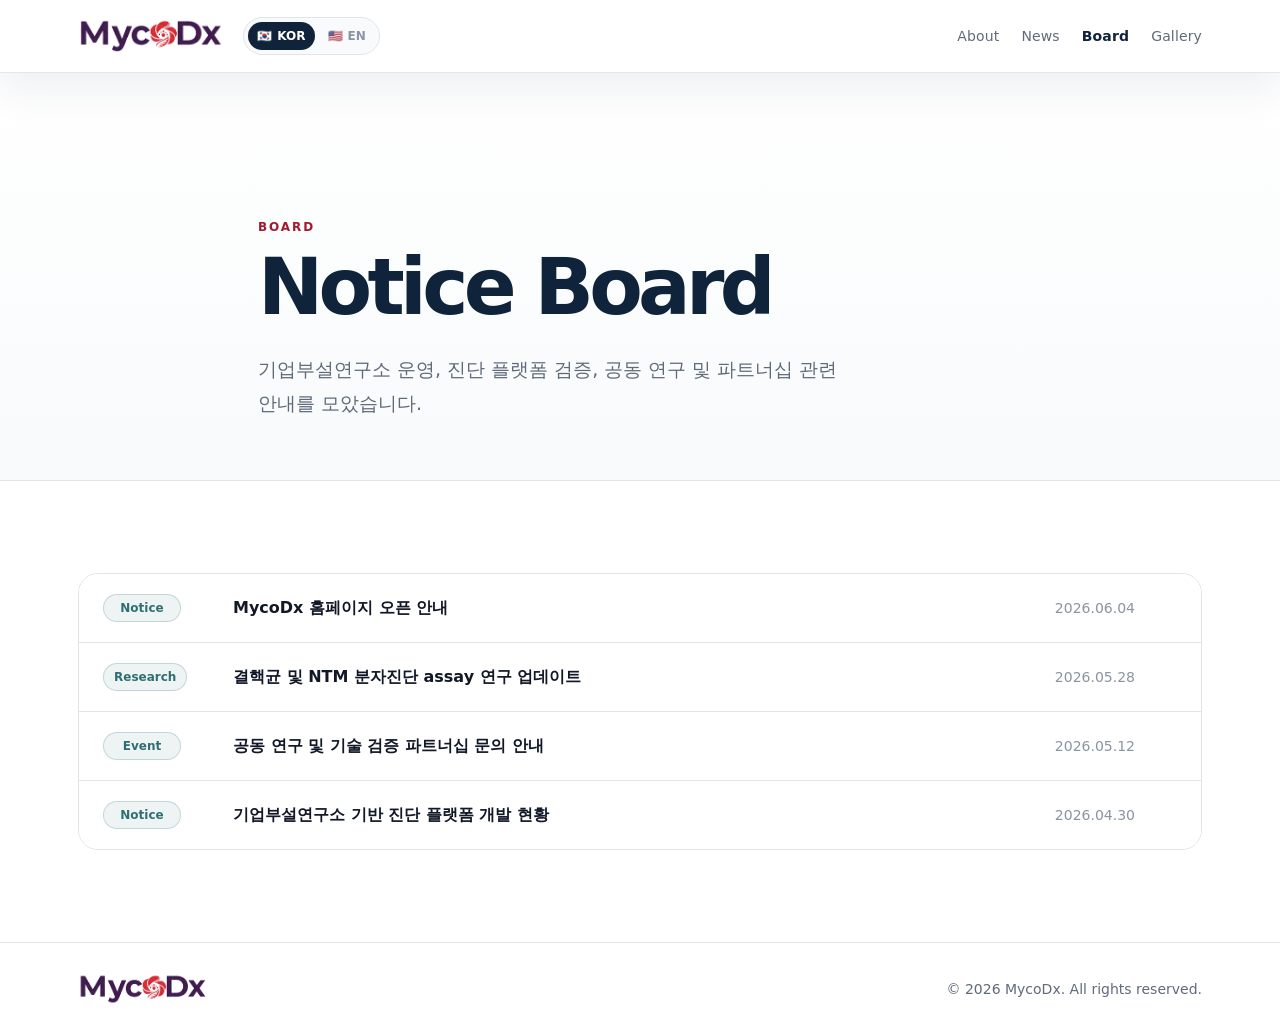
==== board.html @ 63b4185b "Add Korean English language switcher" ====
<!doctype html>
<html lang="ko">
  <head>
    <meta charset="utf-8" />
    <meta name="viewport" content="width=device-width,initial-scale=1" />
    <title>MycoDx | Tuberculosis &amp; NTM Diagnostics</title>
    <meta name="description" content="MycoDx tuberculosis and NTM molecular diagnostics platform" />
    <link rel="stylesheet" href="./css/style.css" />
  </head>
  <body class="subPage">
    <a class="skip" href="#main" data-i18n="skip">본문으로 바로가기</a>
    <header class="siteHeader" id="top">
      <div class="wrap headerInner">
        <div class="brandGroup">
          <a class="brand" href="./index.html" aria-label="MycoDx Home">
            <img src="./assets/images/logo-horizontal.png" alt="MycoDx" />
          </a>
          <div class="languageSwitch" aria-label="Language selector">
            <button type="button" data-lang-switch="ko" aria-pressed="true"><span aria-hidden="true">🇰🇷</span>KOR</button>
            <button type="button" data-lang-switch="en" aria-pressed="false"><span aria-hidden="true">🇺🇸</span>EN</button>
          </div>
        </div>
        <nav class="desktopNav" aria-label="Main navigation">
          <a href="./index.html" data-i18n="navAbout">About</a>
          <a href="./news.html" data-i18n="navNews">News</a>
          <a href="./board.html" class="active" data-i18n="navBoard">Board</a>
          <a href="./gallery.html" data-i18n="navGallery">Gallery</a>
        </nav>
        <button class="menuBtn" type="button" aria-label="모바일 메뉴 열기" data-i18n-aria="menuOpen" aria-expanded="false">
          <span></span><span></span><span></span>
        </button>
      </div>
      <div class="mobileNav" hidden>
        <a href="./index.html" data-i18n="navAbout">About</a>
        <a href="./news.html" data-i18n="navNews">News</a>
        <a href="./board.html" data-i18n="navBoard">Board</a>
        <a href="./gallery.html" data-i18n="navGallery">Gallery</a>
      </div>
    </header>
    <main id="main">
      <section class="subHero sectionTop">
        <div class="wrap subHeroInner reveal">
          <p class="eyebrow">BOARD</p>
          <h1>Notice Board</h1>
          <p class="lead" data-i18n="boardLead">기업부설연구소 운영, 진단 플랫폼 검증, 공동 연구 및 파트너십 관련 안내를 모았습니다.</p>
        </div>
      </section>
      <section class="section">
        <div class="wrap boardPage" id="boardContent"></div>
      </section>
    </main>
    <footer class="footer">
      <div class="wrap footerInner">
        <img src="./assets/images/logo-horizontal.png" alt="MycoDx" />
        <p>© <span id="year"></span> MycoDx. All rights reserved.</p>
      </div>
    </footer>
    <script src="./js/i18n.js"></script>
    <script src="./js/content-loader.js"></script>
    <script>
      const menuBtn = document.querySelector('.menuBtn');
      const mobileNav = document.querySelector('.mobileNav');
      menuBtn?.addEventListener('click', () => {
        const opened = menuBtn.getAttribute('aria-expanded') === 'true';
        menuBtn.setAttribute('aria-expanded', String(!opened));
        mobileNav.hidden = opened;
      });
      mobileNav?.querySelectorAll('a').forEach((link) => {
        link.addEventListener('click', () => {
          mobileNav.hidden = true;
          menuBtn?.setAttribute('aria-expanded', 'false');
        });
      });
      document.getElementById('year').textContent = new Date().getFullYear();
      document.querySelectorAll('.reveal').forEach((el) => el.classList.add('isVisible'));
    </script>

    <div class="lightbox" id="boardLightbox" hidden>
      <button class="lightboxClose" type="button" aria-label="닫기" data-i18n-aria="close">×</button>
      <div class="lightboxInner boardLightboxInner">
        <div class="boardModalMeta">
          <span class="badge" data-board-label>Notice</span>
          <time data-board-date></time>
        </div>
        <h3 data-board-title></h3>
        <div class="boardModalImage" data-board-image hidden></div>
        <div class="boardModalBody" data-board-body></div>
      </div>
    </div>
    <script>
      const boardLightbox = document.getElementById('boardLightbox');
      const closeBoardLightbox = () => {
        boardLightbox.hidden = true;
        document.body.classList.remove('lock');
      };
      boardLightbox?.querySelector('.lightboxClose')?.addEventListener('click', closeBoardLightbox);
      boardLightbox?.addEventListener('click', (event) => {
        if (event.target === boardLightbox) closeBoardLightbox();
      });
    </script>

  </body>
</html>
---- css/style.css ----
:root {
  --ink: #111827;
  --sub: #5f6b7a;
  --muted: #8a95a3;
  --bg: #ffffff;
  --soft: #f5f7f9;
  --soft2: #eef2f5;
  --line: #dfe5ea;
  --navy: #18324f;
  --navy2: #0f243b;
  --accent: #2f6f73;
  --red: #a11a2f;
  --radius: 14px;
  --frame: 1180px;
  --pad: 28px;
  --primary: var(--navy2);
  --ease-out: cubic-bezier(.16, 1, .3, 1);
  --ease-soft: cubic-bezier(.22, .61, .36, 1);
  --font: ui-sans-serif, system-ui, -apple-system, BlinkMacSystemFont, "Segoe UI", Roboto, "Noto Sans KR", "Apple SD Gothic Neo", "Malgun Gothic", Arial, sans-serif;
}

* { box-sizing: border-box; }
html {
  scroll-behavior: smooth;
  scroll-padding-top: 92px;
}
body {
  margin: 0;
  font-family: var(--font);
  color: var(--ink);
  background: var(--bg);
  text-rendering: optimizeLegibility;
}
body.lock { overflow: hidden; }
section {
  scroll-margin-top: 92px;
}
a { color: inherit; text-decoration: none; }
button, input, textarea { font: inherit; }
button { color: inherit; }

.wrap { width: min(var(--frame), 100%); margin: 0 auto; padding: 0 var(--pad); }
.skip { position: absolute; left: -999px; top: 12px; background: #fff; border: 1px solid var(--line); padding: 10px 12px; border-radius: 8px; z-index: 9999; }
.skip:focus { left: 12px; }

.siteHeader {
  position: fixed;
  top: 0;
  left: 0;
  right: 0;
  z-index: 100;
  background: rgba(255,255,255,.96);
  backdrop-filter: blur(18px);
  border-bottom: 1px solid rgba(223,229,234,.9);
  box-shadow: 0 16px 40px rgba(24,50,79,.08);
  transition: box-shadow .35s var(--ease-out), background .35s var(--ease-out);
}
.headerInner { height: 72px; display: flex; align-items: center; justify-content: space-between; gap: 24px; }
.brandGroup { display: flex; align-items: center; gap: 18px; min-width: 0; }
.brand img { height: 36px; width: auto; display: block; transition: transform .45s var(--ease-out), opacity .45s var(--ease-out); }
.brand:hover img { transform: translateY(-1px) scale(1.015); }
.languageSwitch { display: inline-flex; align-items: center; gap: 4px; padding: 4px; border: 1px solid var(--line); border-radius: 999px; background: rgba(248,250,251,.86); }
.languageSwitch button { display: inline-flex; align-items: center; gap: 5px; min-height: 28px; padding: 0 9px; border: 0; border-radius: 999px; background: transparent; color: var(--muted); font-size: 12px; font-weight: 850; cursor: pointer; }
.languageSwitch button.active { background: var(--navy2); color: #fff; }
main { padding-top: 72px; }
.desktopNav { display: flex; align-items: center; gap: 22px; font-size: 14px; color: var(--sub); letter-spacing: .01em; }
.desktopNav a { position: relative; padding: 26px 0; }
.desktopNav a::after { content: ""; position: absolute; left: 0; right: 0; bottom: 18px; height: 2px; background: var(--red); transform: scaleX(0); transform-origin: left; transition: transform .35s var(--ease-out); }
.desktopNav a:hover { color: var(--ink); transition: color .25s ease; }
.desktopNav a:hover::after { transform: scaleX(1); }
.menuBtn { display: none; width: 42px; height: 42px; border: 1px solid var(--line); border-radius: 10px; background: #fff; place-items: center; gap: 4px; cursor: pointer; transition: transform .3s var(--ease-out), border-color .3s var(--ease-out); }
.menuBtn:hover { transform: translateY(-1px); border-color: rgba(24,50,79,.28); }
.menuBtn span { display: block; width: 18px; height: 2px; background: var(--navy); border-radius: 99px; transition: transform .32s var(--ease-out), opacity .22s ease; }
.menuBtn[aria-expanded="true"] span:nth-child(1) { transform: translateY(6px) rotate(45deg); }
.menuBtn[aria-expanded="true"] span:nth-child(2) { opacity: 0; }
.menuBtn[aria-expanded="true"] span:nth-child(3) { transform: translateY(-6px) rotate(-45deg); }
.mobileNav { padding: 8px var(--pad) 16px; border-top: 1px solid var(--line); background: #fff; }
.mobileNav a { display: block; padding: 13px 0; border-bottom: 1px solid var(--line); color: var(--sub); }

.sectionTop { padding-top: 88px; }
.section { padding: 92px 0; }
.mutedSection { background: var(--soft); border-top: 1px solid var(--line); border-bottom: 1px solid var(--line); }
.eyebrow { margin: 0 0 14px; font-size: 12px; letter-spacing: .16em; color: var(--red); font-weight: 800; text-transform: uppercase; }
h1, h2, h3, p { margin-top: 0; }
h1 { margin-bottom: 0; font-size: clamp(42px, 5.6vw, 82px); line-height: 1.02; letter-spacing: -.04em; color: var(--navy2); word-break: keep-all; overflow-wrap: normal; }
h2 { margin-bottom: 0; font-size: clamp(34px, 4vw, 52px); line-height: 1.08; letter-spacing: -.045em; color: var(--navy2); }
h3 { margin-bottom: 0; font-size: 22px; line-height: 1.3; letter-spacing: -.025em; color: var(--navy2); }
.lead { margin: 26px 0 0; max-width: 620px; color: var(--sub); font-size: 19px; line-height: 1.8; }
.prose p, .sectionDesc { color: var(--sub); font-size: 16px; line-height: 1.85; }
.lead, .prose p, .sectionDesc, .researchCard p, .stepItem p, .linkCard p, .newsDigest p {
  word-break: keep-all;
  overflow-wrap: break-word;
}
.prose p + p { margin-top: 18px; }
.centeredProse {
  align-self: center;
  max-width: 760px;
}
.centeredProse p { margin-left: auto; margin-right: auto; }
.sectionHead { margin-bottom: 36px; max-width: 760px; }
.rowHead { display: flex; justify-content: space-between; align-items: end; gap: 40px; max-width: none; }
.rowHead .sectionDesc { max-width: 420px; margin: 0; }

.btn { display: inline-flex; align-items: center; justify-content: center; min-height: 44px; padding: 0 18px; border-radius: 999px; border: 1px solid var(--line); font-weight: 750; font-size: 14px; transition: transform .32s var(--ease-out), background .32s var(--ease-out), border-color .32s var(--ease-out), box-shadow .32s var(--ease-out); }
.btn:hover { transform: translateY(-2px); box-shadow: 0 12px 24px rgba(24,50,79,.10); }
.btn.primary { color: #fff; background: var(--navy2); border-color: var(--navy2); }
.btn.primary:hover { background: var(--navy); }
.btn.ghost { color: var(--navy2); background: #fff; }

.reveal { opacity: 0; transform: translateY(32px); transition: opacity 1.08s var(--ease-out), transform 1.08s var(--ease-out); will-change: opacity, transform; }
.reveal.isVisible { opacity: 1; transform: translateY(0); }
body.subPage .reveal {
  opacity: 1;
  transform: none;
  transition-property: none;
}
.delay1 { transition-delay: 100ms; }
.delay2 { transition-delay: 180ms; }

.hero { position: relative; min-height: calc(100vh - 72px); display: flex; align-items: center; overflow: hidden; background: linear-gradient(180deg, #fff 0%, #fafbfc 100%); }
.heroBg { position: absolute; inset: 0; pointer-events: none; background: radial-gradient(circle at 74% 28%, rgba(47,111,115,.14), transparent 30%), radial-gradient(circle at 18% 20%, rgba(161,26,47,.08), transparent 24%); animation: ambientDrift 14s ease-in-out infinite alternate; }
.heroBg::before { content: ""; position: absolute; inset: 0; background-image: linear-gradient(rgba(24,50,79,.05) 1px, transparent 1px), linear-gradient(90deg, rgba(24,50,79,.05) 1px, transparent 1px); background-size: 44px 44px; mask-image: linear-gradient(to bottom, rgba(0,0,0,.55), transparent 76%); }
@keyframes ambientDrift { from { transform: scale(1) translate3d(0, 0, 0); } to { transform: scale(1.035) translate3d(-10px, 8px, 0); } }
.heroGrid { position: relative; display: grid; grid-template-columns: minmax(0, 1.02fr) minmax(360px, .86fr); align-items: center; gap: 70px; }
.heroActions { display: flex; flex-wrap: wrap; gap: 12px; margin-top: 34px; }
.labVisual { --scan-distance: 210px; position: relative; display: grid; grid-template-rows: 54px 1fr; height: clamp(440px, 42vw, 540px); min-height: 0; border: 1px solid var(--line); border-radius: 28px; overflow: hidden; background: linear-gradient(135deg, #f8fafc, #edf2f6); box-shadow: 0 24px 70px rgba(24, 50, 79, .10); }
.labVisual::before { content: ""; position: absolute; inset: 72px 0 auto auto; width: 72%; height: 1px; background: var(--line); }
.visualTop { height: 54px; padding: 18px 20px; display: flex; gap: 8px; border-bottom: 1px solid var(--line); background: rgba(255,255,255,.55); }
.visualTop span { width: 10px; height: 10px; border-radius: 50%; background: #c8d1d9; }
.labVisualBody {
  position: relative;
  min-height: 0;
  display: grid;
  grid-template-rows: minmax(0, 1fr) auto;
}
.labVisualImage {
  position: relative;
  min-height: 0;
  overflow: hidden;
  background-color: #f3f7fa;
  background-image: url("../assets/images/hero-diagnostic-plates.png");
  background-size: contain;
  background-position: center;
  background-repeat: no-repeat;
}
.labVisualImage::after {
  content: "";
  position: absolute;
  left: 28px;
  right: 28px;
  top: 42px;
  height: 2px;
  background: linear-gradient(90deg, transparent, rgba(161,26,47,.74), transparent);
  animation: scan 4.8s var(--ease-soft) infinite;
  z-index: 1;
}
.scanLine { display: none; }
@keyframes scan { 0%,100% { transform: translateY(0); opacity: .30; } 50% { transform: translateY(var(--scan-distance)); opacity: .86; } }
.visualInfoLayer {
  position: relative;
  z-index: 3;
  padding: 22px 28px 28px;
  background: linear-gradient(180deg, rgba(248,250,251,.98), #f8fafc);
}
.visualInfo { display: flex; align-items: center; gap: 14px; padding: 18px; border: 1px solid rgba(223,229,234,.9); border-radius: 18px; background: rgba(255,255,255,.92); backdrop-filter: blur(10px); }
.visualInfo img { width: 46px; height: 46px; object-fit: contain; }
.visualInfo strong { display: block; font-size: 15px; color: var(--navy2); }
.visualInfo p { margin: 3px 0 0; color: var(--sub); font-size: 13px; }

.split { display: grid; grid-template-columns: .8fr 1.2fr; gap: 72px; align-items: start; }
.camelliaVisual {
  position: relative;
  width: min(300px, 100%);
  aspect-ratio: 1;
  margin: 34px 0 0;
  display: grid;
  place-items: center;
  overflow: hidden;
  border: 1px solid var(--line);
  border-radius: 24px;
  background:
    radial-gradient(circle at 50% 46%, rgba(255,255,255,.9) 0 25%, transparent 26%),
    radial-gradient(circle at 26% 22%, rgba(161,26,47,.10), transparent 34%),
    radial-gradient(circle at 78% 74%, rgba(47,111,115,.12), transparent 34%),
    linear-gradient(135deg, #fff, #f6f8fa);
  box-shadow: 0 22px 54px rgba(24,50,79,.09);
}
.camelliaVisual::before {
  content: "";
  position: absolute;
  inset: 24px;
  border: 1px solid rgba(24,50,79,.08);
  border-radius: 999px;
}
.camelliaVisual::after {
  content: "";
  position: absolute;
  inset: 0;
  background-image:
    linear-gradient(rgba(24,50,79,.045) 1px, transparent 1px),
    linear-gradient(90deg, rgba(24,50,79,.045) 1px, transparent 1px);
  background-size: 28px 28px;
  mask-image: radial-gradient(circle at center, rgba(0,0,0,.5), transparent 72%);
}
.camelliaVisual img {
  position: relative;
  z-index: 1;
  width: clamp(150px, 58%, 188px);
  height: auto;
  filter: drop-shadow(0 18px 24px rgba(24,50,79,.14));
}
.researchGrid { display: grid; grid-template-columns: repeat(3, minmax(0, 1fr)); border: 1px solid var(--line); background: #fff; }
.researchCard { min-height: 260px; padding: 28px; border-right: 1px solid var(--line); display: flex; flex-direction: column; justify-content: space-between; transition: background .35s var(--ease-out), transform .35s var(--ease-out), box-shadow .35s var(--ease-out); }
.researchCard:last-child { border-right: 0; }
.researchCard:hover { background: #fbfcfd; transform: translateY(-6px); box-shadow: 0 18px 40px rgba(24,50,79,.08); }
.num { color: var(--accent); font-weight: 850; font-size: 13px; }
.researchCard p { margin: 18px 0 0; color: var(--sub); line-height: 1.75; }

.platformGrid { display: grid; grid-template-columns: .78fr 1.22fr; gap: 78px; align-items: start; }
.stickyHead { position: static; }
.stickyHead .sectionDesc { margin-top: 20px; }
.steps { position: relative; display: grid; gap: 18px; }
.steps::before {
  content: "";
  position: absolute;
  left: 32px;
  top: 28px;
  bottom: 28px;
  width: 1px;
  background: linear-gradient(var(--red), rgba(47,111,115,.5), transparent);
}
.stepItem {
  position: relative;
  display: grid;
  grid-template-columns: 64px 1fr;
  gap: 22px;
  min-height: 132px;
  padding: 24px 26px;
  border: 1px solid var(--line);
  border-radius: 18px;
  background:
    linear-gradient(135deg, rgba(255,255,255,.96), rgba(248,250,251,.9)),
    radial-gradient(circle at 92% 20%, rgba(47,111,115,.08), transparent 30%);
  box-shadow: 0 16px 34px rgba(24,50,79,.06);
  transition: transform .35s var(--ease-out), border-color .35s var(--ease-out), box-shadow .35s var(--ease-out);
}
.stepItem:hover {
  transform: translateY(-4px);
  border-color: rgba(47,111,115,.28);
  box-shadow: 0 22px 48px rgba(24,50,79,.10);
}
.stepItem > span {
  position: relative;
  z-index: 1;
  display: grid;
  place-items: center;
  width: 48px;
  height: 48px;
  border-radius: 999px;
  color: #fff;
  background: var(--navy2);
  box-shadow: 0 0 0 8px #fff, 0 12px 24px rgba(24,50,79,.16);
  font-weight: 850;
}
.stepItem:nth-child(2) > span { background: var(--accent); }
.stepItem:nth-child(3) > span { background: var(--red); }
.stepItem:nth-child(4) > span { background: #6b7785; }
.stepItem h3 { font-size: clamp(22px, 2.2vw, 32px); letter-spacing: -.035em; }
.stepItem p { margin: 12px 0 0; color: var(--sub); font-size: 17px; line-height: 1.72; }

.partnershipSection {
  background: #e9edf1;
}
.partnershipHead {
  margin: 0 auto 48px;
  text-align: center;
}
.partnershipHead h2 {
  color: #0b1224;
  font-size: clamp(46px, 5.8vw, 76px);
  line-height: 1;
  letter-spacing: 0;
}
.partnershipHead p {
  margin: 26px 0 0;
  color: #3f4b63;
  font-size: clamp(20px, 2vw, 29px);
  line-height: 1.5;
}
.partnerCards {
  display: grid;
  grid-template-columns: repeat(3, minmax(0, 1fr));
  gap: 28px;
}
.partnerCard,
.partnerInquiry {
  border-radius: 24px;
  background: #fff;
  box-shadow: 0 22px 50px rgba(15,36,59,.08);
}
.partnerCard {
  min-height: 238px;
  padding: 46px 30px 40px;
  display: grid;
  justify-items: center;
  align-content: center;
  text-align: center;
}
.partnerIcon {
  display: grid;
  place-items: center;
  width: 86px;
  height: 86px;
  margin-bottom: 28px;
  border-radius: 999px;
  background: #071020;
  color: #fff;
}
.partnerIcon svg {
  width: 34px;
  height: 34px;
  fill: none;
  stroke: currentColor;
  stroke-width: 2;
  stroke-linecap: round;
  stroke-linejoin: round;
}
.partnerCard h3 {
  color: #050b18;
  font-size: clamp(28px, 2.8vw, 38px);
  letter-spacing: 0;
}
.partnerCard p {
  margin: 18px 0 0;
  color: #4a566c;
  font-size: clamp(18px, 1.8vw, 25px);
  line-height: 1.55;
  word-break: keep-all;
}
.partnerInquiry {
  margin-top: 38px;
  padding: 52px 28px 58px;
  text-align: center;
}
.partnerInquiry h3 {
  color: #0b1224;
  font-size: clamp(38px, 4.5vw, 54px);
  line-height: 1.08;
  letter-spacing: 0;
}
.partnerInquiry p {
  max-width: 890px;
  margin: 24px auto 0;
  color: #3f4b63;
  font-size: clamp(18px, 2vw, 27px);
  line-height: 1.75;
  word-break: keep-all;
}
.partnerInquiry .btn {
  margin-top: 22px;
  min-width: 170px;
  min-height: 56px;
  border-radius: 14px;
  font-size: 20px;
}

.newsGrid { display: grid; grid-template-columns: .7fr 1.3fr; gap: 76px; }
.newsPanel { display: grid; gap: 18px; }
.featuredNews { display: grid; grid-template-columns: 230px 1fr; gap: 24px; align-items: stretch; padding: 18px; border: 1px solid var(--line); border-radius: 20px; background: #fff; transition: transform .35s var(--ease-out), border-color .35s var(--ease-out), box-shadow .35s var(--ease-out); }
.featuredNews:hover { transform: translateY(-4px); border-color: rgba(161,26,47,.28); box-shadow: 0 18px 40px rgba(24,50,79,.08); }
.featuredNews h3 { margin-top: 8px; }
.featuredNews p { margin: 12px 0 0; color: var(--sub); line-height: 1.65; }
.featuredNews time { color: var(--muted); font-size: 14px; font-weight: 700; }
.thumb { position: relative; min-height: 0; aspect-ratio: 4 / 3; overflow: hidden; border-radius: 15px; background: #f3f6f8; border: 1px solid var(--line); }
.researchThumb { position: relative; overflow: hidden; }
.researchThumb::before { content: ""; position: absolute; inset: 28px; border-radius: 50%; border: 12px solid rgba(255,255,255,.9); background: radial-gradient(circle at 45% 45%, rgba(161,26,47,.35) 0 5px, transparent 6px), radial-gradient(circle at 62% 56%, rgba(47,111,115,.28) 0 4px, transparent 5px), #f6f7f9; box-shadow: 0 18px 40px rgba(24,50,79,.12); }
.newsList { border-top: 1px solid var(--line); background: #fff; border-left: 1px solid var(--line); border-right: 1px solid var(--line); }
.newsItem { display: grid; grid-template-columns: 120px 1fr; gap: 22px; padding: 22px; border-bottom: 1px solid var(--line); color: var(--navy2); }
.newsItem time { color: var(--muted); font-size: 14px; }
.newsItem span { font-weight: 700; }
.newsItem:hover span { color: var(--red); }

.boardWrap { border: 1px solid var(--line); border-radius: 20px; overflow: hidden; background: #fff; }
.boardToolbar { display: flex; flex-wrap: wrap; gap: 8px; padding: 18px; border-bottom: 1px solid var(--line); background: var(--soft); }
.chip { border: 1px solid var(--line); background: #fff; border-radius: 999px; padding: 9px 14px; font-weight: 800; font-size: 13px; color: var(--sub); cursor: pointer; transition: background .3s var(--ease-out), color .3s var(--ease-out), transform .3s var(--ease-out); }
.chip.active, .chip:hover { background: var(--navy2); color: #fff; }
.chip:hover { transform: translateY(-1px); }
.boardList { display: grid; }
.boardRow { display: grid; grid-template-columns: 110px 1fr 120px 22px; align-items: center; gap: 20px; padding: 20px 24px; border-bottom: 1px solid var(--line); transition: background .3s var(--ease-out), transform .3s var(--ease-out); }
button.boardRow { width: 100%; border-top: 0; border-right: 0; border-left: 0; background: #fff; text-align: left; cursor: pointer; }
.boardRow:last-child { border-bottom: 0; }
.boardRow:hover { background: #fbfcfd; transform: translateX(4px); }
.badge { display: inline-flex; justify-content: center; align-items: center; width: fit-content; min-width: 78px; min-height: 28px; padding: 0 10px; border: 1px solid rgba(47,111,115,.22); border-radius: 999px; color: var(--accent); background: rgba(47,111,115,.08); font-size: 12px; font-weight: 850; }
.boardRow time { color: var(--muted); font-size: 14px; text-align: right; }

.gallerySection { background: linear-gradient(180deg, #fff, #f8fafb); }
.galleryGrid { display: grid; grid-template-columns: repeat(4, 1fr); grid-auto-rows: clamp(200px, 20vw, 250px); gap: 18px; }
.galleryCard { position: relative; display: block; padding: 0; border: 1px solid var(--line); border-radius: 20px; overflow: hidden; background: #fff; cursor: pointer; text-align: left; transition: transform .42s var(--ease-out), box-shadow .42s var(--ease-out), border-color .42s var(--ease-out); }
.galleryCard:hover { transform: translateY(-7px); box-shadow: 0 20px 48px rgba(24,50,79,.12); border-color: rgba(47,111,115,.28); }
.galleryCard.large { grid-column: span 2; grid-row: span 2; }
.galleryMock { display: block; position: absolute; inset: 0; background: #eef2f5; transition: transform .7s var(--ease-out), filter .7s var(--ease-out); }
.galleryPhoto { position: absolute; inset: 0; width: 100%; height: 100%; object-fit: cover; transition: transform .7s var(--ease-out), filter .7s var(--ease-out); }
.galleryCard:hover .galleryMock { transform: scale(1.035); filter: saturate(1.05); }
.galleryCard:hover .galleryPhoto { transform: scale(1.035); filter: saturate(1.05); }
.galleryCard strong { position: absolute; left: 18px; right: 18px; bottom: 18px; padding: 12px 14px; border: 1px solid rgba(255,255,255,.45); border-radius: 13px; background: rgba(255,255,255,.72); backdrop-filter: blur(10px); color: var(--navy2); }
.plateImg { background: radial-gradient(circle at 50% 50%, #fff 0 28%, #eef3f7 29% 38%, transparent 39%), radial-gradient(circle at 44% 48%, rgba(161,26,47,.35) 0 7px, transparent 8px), radial-gradient(circle at 57% 56%, rgba(47,111,115,.3) 0 5px, transparent 6px), linear-gradient(135deg, #dfe7ee, #f9fbfc); }
.tubeImg { background: linear-gradient(115deg, transparent 0 32%, rgba(255,255,255,.75) 33% 42%, transparent 43%), linear-gradient(135deg, #e9eff4, #fff); }
.tubeImg::after { content: ""; position: absolute; inset: clamp(30px, 12%, 46px) clamp(46px, 18%, 76px); border-radius: 18px 18px 42px 42px; border: 10px solid rgba(24,50,79,.12); background: linear-gradient(to top, rgba(161,26,47,.18) 0 42%, transparent 43%); transform: rotate(-8deg); }
.screenImg { background: linear-gradient(135deg, #132c47, #294866); }
.screenImg::after { content: ""; position: absolute; inset: clamp(24px, 10%, 42px); border: 1px solid rgba(255,255,255,.25); border-radius: 12px; background: linear-gradient(90deg, rgba(255,255,255,.18) 20%, transparent 21% 100%), radial-gradient(circle at 68% 48%, rgba(161,26,47,.9) 0 5px, transparent 6px), radial-gradient(circle at 57% 62%, rgba(47,111,115,.9) 0 4px, transparent 5px); background-size: 32px 100%, auto, auto; }
.labImg { background: linear-gradient(135deg, #f4f7f9 0 34%, #e1e8ee 35% 100%); }
.labImg::after { content: ""; position: absolute; left: clamp(24px, 10%, 38px); right: clamp(24px, 10%, 38px); bottom: clamp(38px, 16%, 58px); height: clamp(54px, 24%, 72px); border-radius: 8px; background: rgba(24,50,79,.12); box-shadow: 0 -76px 0 rgba(255,255,255,.65); }
.meetingImg { background: radial-gradient(circle at 30% 42%, rgba(24,50,79,.22) 0 22px, transparent 23px), radial-gradient(circle at 64% 44%, rgba(47,111,115,.24) 0 24px, transparent 25px), radial-gradient(circle at 48% 62%, rgba(161,26,47,.18) 0 20px, transparent 21px), linear-gradient(135deg, #f3f6f8, #fff); }

.contactSection { background: var(--navy2); color: #fff; }
.contactSection h2 { color: #fff; }
.contactSection .sectionDesc { color: rgba(255,255,255,.72); max-width: 460px; margin-top: 18px; }
.contactGrid { display: grid; gap: 38px; align-items: start; }
.contactInfo { min-width: 0; max-width: 760px; }
.contactPanels {
  display: grid;
  grid-template-columns: .92fr 1.08fr;
  gap: 32px;
  align-items: stretch;
}
.mapCard {
  position: relative;
  min-height: 360px;
  margin-top: 0;
  overflow: hidden;
  border: 1px solid rgba(255,255,255,.14);
  border-radius: 20px;
  background:
    linear-gradient(rgba(255,255,255,.055) 1px, transparent 1px),
    linear-gradient(90deg, rgba(255,255,255,.055) 1px, transparent 1px),
    radial-gradient(circle at 28% 28%, rgba(161,26,47,.24), transparent 32%),
    radial-gradient(circle at 70% 70%, rgba(47,111,115,.22), transparent 34%),
    rgba(255,255,255,.06);
  background-size: 36px 36px, 36px 36px, auto, auto, auto;
}
.mapCard::before {
  content: "";
  position: absolute;
  left: 50%;
  top: 50%;
  width: 18px;
  height: 18px;
  border-radius: 999px;
  background: var(--red);
  box-shadow: 0 0 0 10px rgba(161,26,47,.16), 0 18px 34px rgba(0,0,0,.24);
  transform: translate(-50%, -50%);
  pointer-events: none;
  z-index: 1;
}
.mapCard::after {
  content: "";
  position: absolute;
  left: 50%;
  top: calc(50% + 18px);
  width: 2px;
  height: 42px;
  background: linear-gradient(rgba(161,26,47,.8), transparent);
  transform: translateX(-50%);
  pointer-events: none;
  z-index: 1;
}
.mapCard.isMapReady::before,
.mapCard.isMapReady::after,
.mapCard.isMapReady .mapFallback {
  display: none;
}
.mapFallback {
  position: absolute;
  left: 18px;
  right: 18px;
  bottom: 18px;
  z-index: 2;
  padding: 15px 16px;
  border: 1px solid rgba(255,255,255,.16);
  border-radius: 14px;
  background: rgba(15,36,59,.78);
  backdrop-filter: blur(10px);
}
.mapFallback strong { display: block; color: #fff; font-size: 15px; }
.mapFallback span { display: block; margin-top: 4px; color: rgba(255,255,255,.66); font-size: 13px; line-height: 1.5; }
.contactForm { display: grid; align-content: start; gap: 16px; min-height: 360px; padding: 28px; border: 1px solid rgba(255,255,255,.14); border-radius: 20px; background: rgba(255,255,255,.06); }
.contactForm label span { display: block; margin-bottom: 8px; color: rgba(255,255,255,.78); font-size: 13px; font-weight: 750; }
.contactForm input, .contactForm textarea { width: 100%; border: 1px solid rgba(255,255,255,.16); background: rgba(255,255,255,.08); color: #fff; border-radius: 12px; padding: 13px 14px; outline: none; }
.contactForm input::placeholder, .contactForm textarea::placeholder { color: rgba(255,255,255,.42); }
.contactForm input:focus, .contactForm textarea:focus { border-color: rgba(255,255,255,.42); box-shadow: 0 0 0 4px rgba(255,255,255,.08); }
.contactForm .btn { justify-self: start; }
.contactForm .btn:disabled { opacity: .62; cursor: progress; transform: none; box-shadow: none; }
.formStatus { min-height: 22px; margin: -4px 0 0; color: rgba(255,255,255,.72); font-size: 13px; line-height: 1.6; }

.footer { padding: 30px 0; border-top: 1px solid var(--line); background: #fff; }
.footerStack { display: grid; gap: 18px; }
.footerInner { display: flex; align-items: center; justify-content: space-between; gap: 24px; color: var(--sub); font-size: 14px; }
.footer img { height: 32px; width: auto; }
.footer p { margin: 0; }
.footerContact {
  display: flex;
  flex-wrap: wrap;
  gap: 8px 22px;
  margin: 0;
  padding-top: 18px;
  border-top: 1px solid var(--line);
  color: var(--muted);
  font-style: normal;
  font-size: 13px;
  line-height: 1.6;
}
.footerContact strong {
  margin-right: 6px;
  color: var(--sub);
  font-size: 12px;
  font-weight: 850;
  letter-spacing: .04em;
  text-transform: uppercase;
}

.adminPage {
  background: var(--soft);
}
.adminShell {
  width: min(1180px, 100%);
  margin: 0 auto;
  padding: 54px 24px;
}
.adminIntro {
  max-width: 780px;
  margin-bottom: 28px;
}
.adminIntro h1 {
  font-size: clamp(42px, 6vw, 72px);
}
.adminIntro p {
  margin: 22px 0 0;
  color: var(--sub);
  font-size: 17px;
  line-height: 1.75;
  word-break: keep-all;
}
.adminPanel {
  display: grid;
  grid-template-columns: minmax(320px, .9fr) minmax(0, 1.1fr);
  gap: 24px;
  align-items: start;
}
.adminForm,
.adminList {
  border: 1px solid var(--line);
  border-radius: 20px;
  background: #fff;
  box-shadow: 0 18px 44px rgba(24,50,79,.08);
}
.adminForm {
  display: grid;
  gap: 16px;
  padding: 24px;
}
.adminForm label span {
  display: block;
  margin-bottom: 8px;
  color: var(--sub);
  font-size: 13px;
  font-weight: 850;
}
.adminForm input,
.adminForm textarea,
.adminForm select {
  width: 100%;
  border: 1px solid var(--line);
  border-radius: 12px;
  background: #fff;
  color: var(--ink);
  padding: 12px 14px;
  outline: none;
}
.adminForm input:focus,
.adminForm textarea:focus,
.adminForm select:focus {
  border-color: rgba(47,111,115,.45);
  box-shadow: 0 0 0 4px rgba(47,111,115,.09);
}
.adminActions {
  display: flex;
  flex-wrap: wrap;
  gap: 10px;
}
.adminList {
  display: grid;
  gap: 18px;
  padding: 24px;
}
.adminList section + section {
  padding-top: 18px;
  border-top: 1px solid var(--line);
}
.adminList h2 {
  margin-bottom: 14px;
  font-size: 18px;
  letter-spacing: 0;
}
.adminItem {
  display: flex;
  justify-content: space-between;
  gap: 16px;
  padding: 14px 0;
  border-top: 1px solid var(--line);
}
.adminItem strong {
  color: var(--navy2);
}
.adminItem p,
.adminEmpty {
  margin: 4px 0 0;
  color: var(--muted);
  font-size: 14px;
}
.adminItem button {
  align-self: center;
  border: 1px solid var(--line);
  border-radius: 999px;
  background: #fff;
  color: var(--red);
  padding: 7px 10px;
  cursor: pointer;
}

.lightbox[hidden] { display: none; }
.lightbox { position: fixed; inset: 0; z-index: 100; display: grid; place-items: center; padding: 28px; background: rgba(15,36,59,.72); backdrop-filter: blur(8px); animation: fadeIn .28s ease both; }
.lightboxInner { width: min(760px, 100%); padding: 20px; border-radius: 24px; background: #fff; box-shadow: 0 30px 90px rgba(0,0,0,.25); animation: modalIn .42s var(--ease-out) both; }
.lightboxMock { height: 420px; border-radius: 18px; background: linear-gradient(135deg, #e8eef3, #fff); border: 1px solid var(--line); }
.lightboxInner h3 { margin: 18px 4px 4px; }
.boardLightboxInner { width: min(720px, calc(100vw - 56px)); height: min(620px, calc(100vh - 96px)); display: flex; flex-direction: column; padding: 30px; }
.boardModalMeta { display: flex; flex-wrap: wrap; align-items: center; gap: 10px; margin-bottom: 18px; }
.boardModalMeta time { color: var(--muted); font-size: 14px; font-weight: 750; }
.boardLightboxInner h3 { flex: 0 0 auto; }
.boardModalImage[hidden] { display: none; }
.boardModalImage { flex: 0 0 auto; width: 100%; aspect-ratio: 16 / 9; max-height: 240px; margin-top: 20px; overflow: hidden; border: 1px solid var(--line); border-radius: 14px; background-color: #e5e7eb; background-repeat: no-repeat; background-size: cover; background-position: center; }
.boardModalBody { flex: 1 1 auto; min-height: 0; margin-top: 22px; padding-top: 22px; padding-right: 8px; border-top: 1px solid var(--line); overflow-y: auto; }
.boardModalBody p { margin: 0; color: var(--sub); font-size: 16px; line-height: 1.8; word-break: keep-all; }
.boardModalBody p + p { margin-top: 16px; }
.lightboxClose { position: fixed; top: 22px; right: 24px; width: 44px; height: 44px; border-radius: 999px; border: 1px solid rgba(255,255,255,.28); background: rgba(255,255,255,.12); color: #fff; font-size: 30px; line-height: 1; cursor: pointer; }
@keyframes fadeIn { from { opacity: 0; } to { opacity: 1; } }
@keyframes modalIn { from { opacity: 0; transform: translateY(18px) scale(.98); } to { opacity: 1; transform: translateY(0) scale(1); } }

@media (prefers-reduced-motion: reduce) {
  html { scroll-behavior: auto; }
  *, *::before, *::after { animation: none !important; transition: none !important; }
  .reveal { opacity: 1; transform: none; }
}

@media (max-width: 1080px) {
  .desktopNav { gap: 16px; font-size: 13px; }
}

@media (max-width: 980px) {
  :root { --pad: 22px; }
  .desktopNav { display: none; }
  .menuBtn { display: grid; }
  .hero { min-height: auto; }
  .heroGrid, .split, .platformGrid, .newsGrid { grid-template-columns: 1fr; gap: 42px; }
  .contactPanels { grid-template-columns: 1fr; }
  .camelliaVisual { width: min(260px, 72vw); }
  .labVisual { --scan-distance: 190px; height: clamp(400px, 58vw, 480px); }
  .researchGrid { grid-template-columns: repeat(3, minmax(0, 1fr)); }
  .partnerCards { grid-template-columns: 1fr; gap: 22px; }
  .partnerCard { min-height: 220px; }
  .stickyHead { position: static; }
  .rowHead { display: block; }
  .rowHead .sectionDesc { margin-top: 16px; }
  .featuredNews { grid-template-columns: 1fr; }
  .galleryGrid { grid-template-columns: repeat(2, 1fr); grid-auto-rows: clamp(210px, 34vw, 250px); }
  .galleryCard.large { grid-column: span 2; grid-row: span 1; }
  .adminPanel { grid-template-columns: 1fr; }
}

@media (max-width: 620px) {
  :root { --pad: 18px; }
  .sectionTop { padding-top: 56px; }
  .section { padding: 70px 0; }
  .headerInner { height: 66px; }
  .brand img { height: 30px; }
  .brandGroup { gap: 10px; }
  .languageSwitch { padding: 3px; }
  .languageSwitch button { min-height: 26px; padding: 0 7px; font-size: 11px; }
  .heroGrid { gap: 34px; }
  .lead { font-size: 17px; }
  .camelliaVisual { width: min(220px, 68vw); margin-top: 26px; border-radius: 20px; }
  .mapCard { min-height: 240px; }
  .contactForm { min-height: 0; }
  .labVisual { --scan-distance: 130px; height: clamp(340px, 92vw, 390px); border-radius: 20px; }
  .visualInfoLayer { padding: 16px 18px 18px; }
  .researchGrid { grid-template-columns: 1fr; }
  .partnershipHead { margin-bottom: 36px; }
  .partnershipHead h2 { font-size: 44px; }
  .partnershipHead p { font-size: 18px; }
  .partnerCard { min-height: 0; padding: 40px 22px 36px; border-radius: 18px; }
  .partnerIcon { width: 70px; height: 70px; margin-bottom: 24px; }
  .partnerIcon svg { width: 28px; height: 28px; }
  .partnerCard h3 { font-size: 29px; }
  .partnerCard p { margin-top: 14px; font-size: 17px; }
  .partnerInquiry { margin-top: 28px; padding: 42px 22px 48px; border-radius: 18px; }
  .partnerInquiry h3 { font-size: 34px; }
  .partnerInquiry p { font-size: 17px; line-height: 1.65; }
  .partnerInquiry .btn { min-height: 50px; font-size: 17px; }
  .researchCard { border-right: 0; border-bottom: 1px solid var(--line); min-height: 210px; }
  .researchCard:last-child { border-bottom: 0; }
  .steps::before { left: 24px; }
  .stepItem { grid-template-columns: 48px 1fr; gap: 16px; padding: 22px 18px; min-height: 0; }
  .stepItem > span { width: 40px; height: 40px; box-shadow: 0 0 0 6px #fff, 0 10px 20px rgba(24,50,79,.14); }
  .stepItem h3 { font-size: 21px; }
  .stepItem p { font-size: 15px; }
  .newsDigestItem { grid-template-columns: 1fr; }
  .newsDigestItem .thumb { aspect-ratio: 16 / 9; }
  .newsItem { grid-template-columns: 1fr; gap: 6px; }
  .boardRow { grid-template-columns: 1fr; gap: 8px; }
  .boardRow::after { display: none; }
  .boardRow time { text-align: left; }
  .galleryGrid { grid-template-columns: 1fr; grid-auto-rows: clamp(210px, 68vw, 250px); }
  .galleryCard.large { grid-column: span 1; }
  .footerInner { align-items: flex-start; flex-direction: column; }
  .footerContact { display: grid; gap: 8px; }
}


/* Multipage additions */
.desktopNav a.active {
  color: var(--primary);
  font-weight: 800;
}
.subHero {
  position: relative;
  overflow: hidden;
  border-bottom: 1px solid var(--line);
  background: linear-gradient(180deg, #ffffff 0%, #f8fafb 100%);
}
.subHero::after {
  content: none;
}
@keyframes floatOrb { 0%, 100% { transform: translateY(-50%) translateX(0) rotate(0deg); } 50% { transform: translateY(-54%) translateX(-14px) rotate(4deg); } }
.subHeroInner {
  position: relative;
  z-index: 1;
  min-height: 320px;
  display: flex;
  flex-direction: column;
  justify-content: center;
  max-width: 820px;
}
.subHero h1 {
  margin: 0;
  color: var(--primary);
  font-size: clamp(44px, 7vw, 78px);
  letter-spacing: -.06em;
  line-height: 1;
}
.linkCards {
  display: grid;
  grid-template-columns: repeat(3, 1fr);
  gap: 18px;
}
.linkCard {
  display: block;
  padding: 28px;
  min-height: 220px;
  border: 1px solid var(--line);
  border-radius: 16px;
  background: #fff;
  transition: transform .42s var(--ease-out), border-color .42s var(--ease-out), box-shadow .42s var(--ease-out);
}
.linkCard:hover {
  transform: translateY(-6px);
  border-color: rgba(47,111,115,.45);
  box-shadow: 0 20px 50px rgba(17,24,39,.08);
}
.linkCard span {
  color: var(--accent);
  font-size: 13px;
  font-weight: 800;
  letter-spacing: .1em;
  text-transform: uppercase;
}
.linkCard h3 {
  margin: 28px 0 12px;
  color: var(--primary);
  font-size: 26px;
}
.linkCard p {
  margin: 0;
  color: var(--muted);
  line-height: 1.7;
}
.emptyState {
  min-height: 360px;
  display: grid;
  place-items: center;
  justify-items: center;
  padding: 52px 28px;
  border: 1px solid var(--line);
  border-radius: 22px;
  background:
    radial-gradient(circle at 22% 18%, rgba(161,26,47,.08), transparent 28%),
    radial-gradient(circle at 78% 82%, rgba(47,111,115,.10), transparent 30%),
    linear-gradient(135deg, #fff, #f8fafb);
  text-align: center;
}
.emptyIcon {
  display: grid;
  place-items: center;
  width: 58px;
  height: 58px;
  margin-bottom: 18px;
  border-radius: 999px;
  color: #fff;
  background: var(--navy2);
  box-shadow: 0 14px 30px rgba(24,50,79,.16);
  font-weight: 900;
}
.emptyState h2 {
  margin: 0;
  color: var(--navy2);
  font-size: clamp(26px, 3vw, 38px);
  letter-spacing: -.035em;
}
.emptyState p {
  max-width: 520px;
  margin: 14px 0 0;
  color: var(--sub);
  line-height: 1.75;
  word-break: keep-all;
}
.newsDigest {
  display: grid;
  grid-template-columns: minmax(0, 1.05fr) minmax(360px, .95fr);
  gap: 28px;
  align-items: start;
}
.newsLeadCard,
.newsDigestItem {
  color: inherit;
  border: 1px solid var(--line);
  background: #fff;
  transition: transform .36s var(--ease-out), border-color .36s var(--ease-out), box-shadow .36s var(--ease-out);
}
.newsLeadCard:hover,
.newsDigestItem:hover {
  transform: translateY(-4px);
  border-color: rgba(47,111,115,.28);
  box-shadow: 0 18px 44px rgba(24,50,79,.09);
}
.newsLeadCard {
  display: block;
  overflow: hidden;
  border-radius: 22px;
}
.newsLeadVisual {
  border: 0;
  border-bottom: 1px solid var(--line);
  border-radius: 0;
  aspect-ratio: 16 / 9;
}
.newsPhoto {
  background-color: #f3f6f8;
  background-repeat: no-repeat;
}
.newsPhotoPlaceholder {
  background: #e5e7eb !important;
}
.newsPhoto::before,
.newsPhoto::after {
  content: none !important;
}
.newsLeadBody {
  position: relative;
  padding: 30px;
}
.newsLeadBody::after {
  content: "";
  position: absolute;
  left: 30px;
  bottom: 0;
  width: 160px;
  height: 3px;
  background: linear-gradient(90deg, var(--red), rgba(47,111,115,.8));
}
.newsDigest time {
  display: inline-flex;
  width: fit-content;
  margin-bottom: 14px;
  padding: 6px 10px;
  border-radius: 999px;
  background: rgba(47,111,115,.08);
  color: var(--accent);
  font-size: 13px;
  font-weight: 850;
}
.newsLeadBody h2 {
  margin: 0;
  color: var(--navy2);
  font-size: clamp(32px, 4vw, 56px);
  line-height: 1.05;
  letter-spacing: -.045em;
  word-break: keep-all;
}
.newsLeadBody p {
  margin: 22px 0 0;
  color: var(--sub);
  font-size: 17px;
  line-height: 1.78;
  word-break: keep-all;
}
.newsDigestList {
  display: grid;
  gap: 16px;
}
.newsDigestItem {
  display: grid;
  grid-template-columns: 150px 1fr;
  gap: 18px;
  align-items: stretch;
  min-height: 178px;
  padding: 16px;
  border-radius: 18px;
}
.newsDigestItem .thumb {
  min-height: 0;
  height: 100%;
  aspect-ratio: auto;
  border-radius: 14px;
}
.newsDigestItem h3 {
  margin: 0;
  color: var(--navy2);
  font-size: 21px;
  line-height: 1.25;
  letter-spacing: -.025em;
  word-break: keep-all;
}
.newsDigestItem p {
  margin: 12px 0 0;
  color: var(--sub);
  font-size: 15px;
  line-height: 1.68;
  word-break: keep-all;
}
.newsDetail {
  display: grid;
  grid-template-columns: minmax(0, .82fr) minmax(0, 1fr);
  gap: 42px;
  align-items: start;
}
.newsBack {
  grid-column: 1 / -1;
  width: fit-content;
  color: var(--accent);
  font-size: 14px;
  font-weight: 850;
}
.newsDetailVisual {
  width: 100%;
  aspect-ratio: 16 / 10;
  border-radius: 22px;
}
.newsDetailBody time {
  display: inline-flex;
  width: fit-content;
  margin-bottom: 16px;
  padding: 6px 10px;
  border-radius: 999px;
  background: rgba(47,111,115,.08);
  color: var(--accent);
  font-size: 13px;
  font-weight: 850;
}
.newsDetailBody h2 {
  margin: 0 0 26px;
  color: var(--navy2);
  font-size: clamp(34px, 4vw, 54px);
  line-height: 1.08;
  letter-spacing: -.045em;
  word-break: keep-all;
}
.newsDetailBody .prose {
  padding-top: 26px;
  border-top: 1px solid var(--line);
}
.boardPage .boardToolbar {
  margin-bottom: 18px;
}
.boardPage {
  display: grid;
  gap: 18px;
}
.boardToolbar {
  border-radius: 18px;
}
.boardList {
  border: 1px solid var(--line);
  border-radius: 20px;
  overflow: hidden;
}
.boardRow {
  position: relative;
}
.boardRow::after {
  content: "→";
  color: var(--muted);
  font-weight: 900;
  opacity: 0;
  transform: translateX(-8px);
  transition: opacity .28s var(--ease-out), transform .28s var(--ease-out);
}
.boardRow:hover::after {
  opacity: 1;
  transform: translateX(0);
}
.pageGallery.galleryGrid {
  grid-template-columns: 1.3fr 1fr 1fr;
}
.pageGallery .galleryCard {
  border-radius: 18px;
}
.pageGallery .galleryCard::after {
  content: "";
  position: absolute;
  inset: 0;
  background: linear-gradient(180deg, transparent 45%, rgba(15,36,59,.18));
  pointer-events: none;
}
.pageGallery .galleryCard strong {
  z-index: 2;
}
@media (max-width: 900px) {
  .linkCards, .newsDigest, .pageGallery.galleryGrid {
    grid-template-columns: 1fr;
  }
  .newsDetail {
    grid-template-columns: 1fr;
  }
  .subHero::after {
    opacity: .35;
  }
}
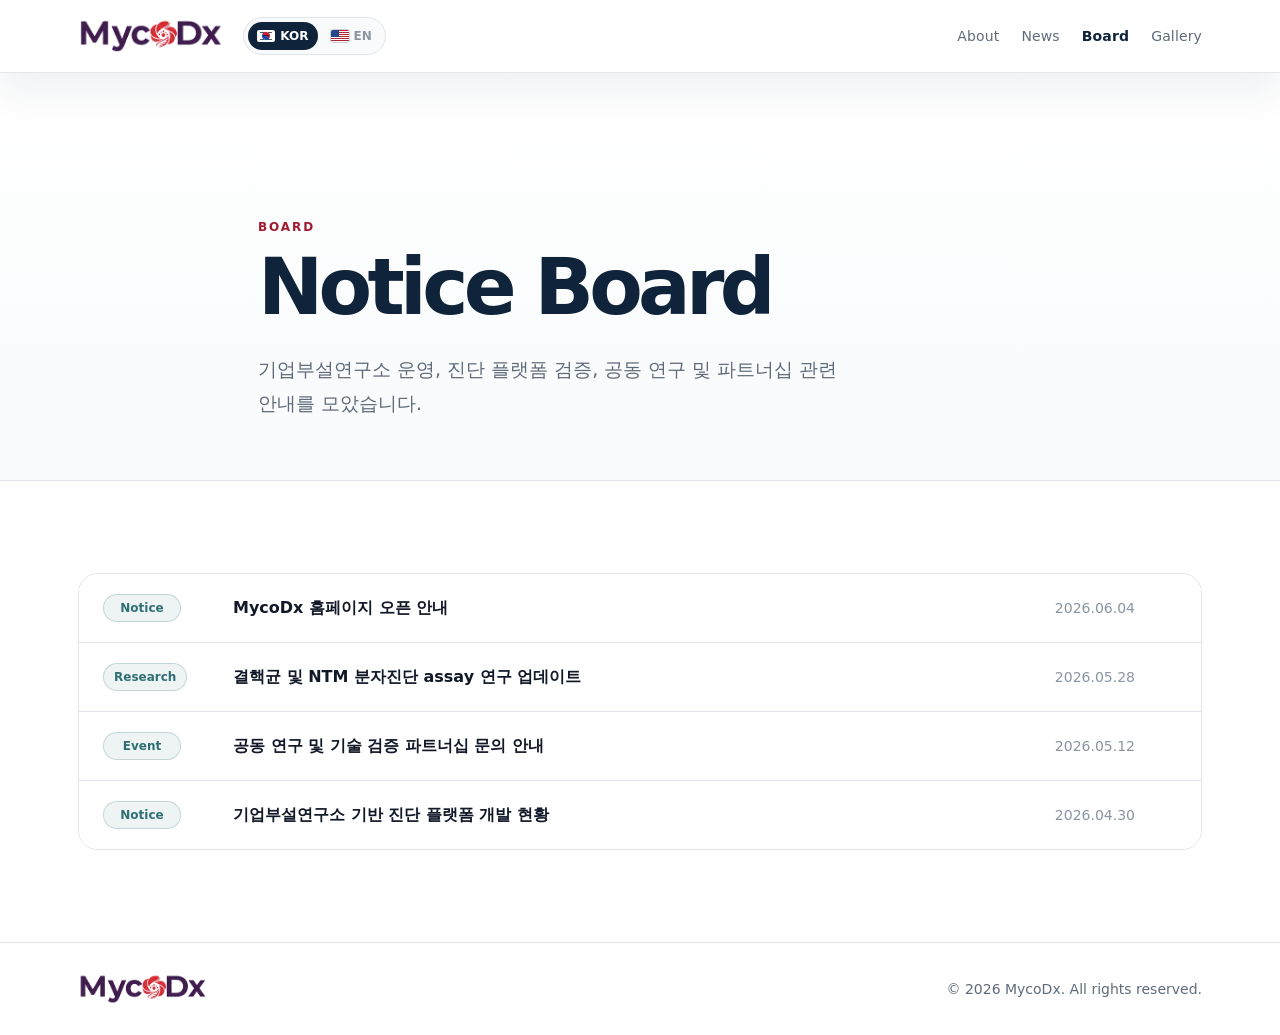
==== commit 53a8860d: "Use rendered flag icons in language switcher" ====
--- a/board.html
+++ b/board.html
@@ -16,8 +16,8 @@
             <img src="./assets/images/logo-horizontal.png" alt="MycoDx" />
           </a>
           <div class="languageSwitch" aria-label="Language selector">
-            <button type="button" data-lang-switch="ko" aria-pressed="true"><span aria-hidden="true">🇰🇷</span>KOR</button>
-            <button type="button" data-lang-switch="en" aria-pressed="false"><span aria-hidden="true">🇺🇸</span>EN</button>
+            <button type="button" data-lang-switch="ko" aria-pressed="true"><span class="flagIcon flagKr" aria-hidden="true"></span>KOR</button>
+            <button type="button" data-lang-switch="en" aria-pressed="false"><span class="flagIcon flagUs" aria-hidden="true"></span>EN</button>
           </div>
         </div>
         <nav class="desktopNav" aria-label="Main navigation">
--- a/css/style.css
+++ b/css/style.css
@@ -62,6 +62,45 @@
 .languageSwitch { display: inline-flex; align-items: center; gap: 4px; padding: 4px; border: 1px solid var(--line); border-radius: 999px; background: rgba(248,250,251,.86); }
 .languageSwitch button { display: inline-flex; align-items: center; gap: 5px; min-height: 28px; padding: 0 9px; border: 0; border-radius: 999px; background: transparent; color: var(--muted); font-size: 12px; font-weight: 850; cursor: pointer; }
 .languageSwitch button.active { background: var(--navy2); color: #fff; }
+.flagIcon {
+  position: relative;
+  flex: 0 0 auto;
+  width: 18px;
+  height: 12px;
+  overflow: hidden;
+  border-radius: 2px;
+  background: #fff;
+  box-shadow: 0 0 0 1px rgba(17,24,39,.18);
+}
+.flagKr::before {
+  content: "";
+  position: absolute;
+  left: 50%;
+  top: 50%;
+  width: 8px;
+  height: 8px;
+  border-radius: 999px;
+  background: linear-gradient(180deg, #c91f37 0 50%, #1f4aa8 50% 100%);
+  transform: translate(-50%, -50%) rotate(28deg);
+}
+.flagKr::after {
+  content: "";
+  position: absolute;
+  inset: 2px 3px;
+  background:
+    linear-gradient(#111827 0 0) left top / 4px 1px no-repeat,
+    linear-gradient(#111827 0 0) left 3px top 3px / 4px 1px no-repeat,
+    linear-gradient(#111827 0 0) right top / 4px 1px no-repeat,
+    linear-gradient(#111827 0 0) right 3px top 3px / 4px 1px no-repeat,
+    linear-gradient(#111827 0 0) left bottom / 4px 1px no-repeat,
+    linear-gradient(#111827 0 0) right bottom / 4px 1px no-repeat;
+  opacity: .72;
+}
+.flagUs {
+  background:
+    linear-gradient(#21468b 0 0) left top / 8px 7px no-repeat,
+    repeating-linear-gradient(to bottom, #b22234 0 1px, #fff 1px 2px);
+}
 main { padding-top: 72px; }
 .desktopNav { display: flex; align-items: center; gap: 22px; font-size: 14px; color: var(--sub); letter-spacing: .01em; }
 .desktopNav a { position: relative; padding: 26px 0; }
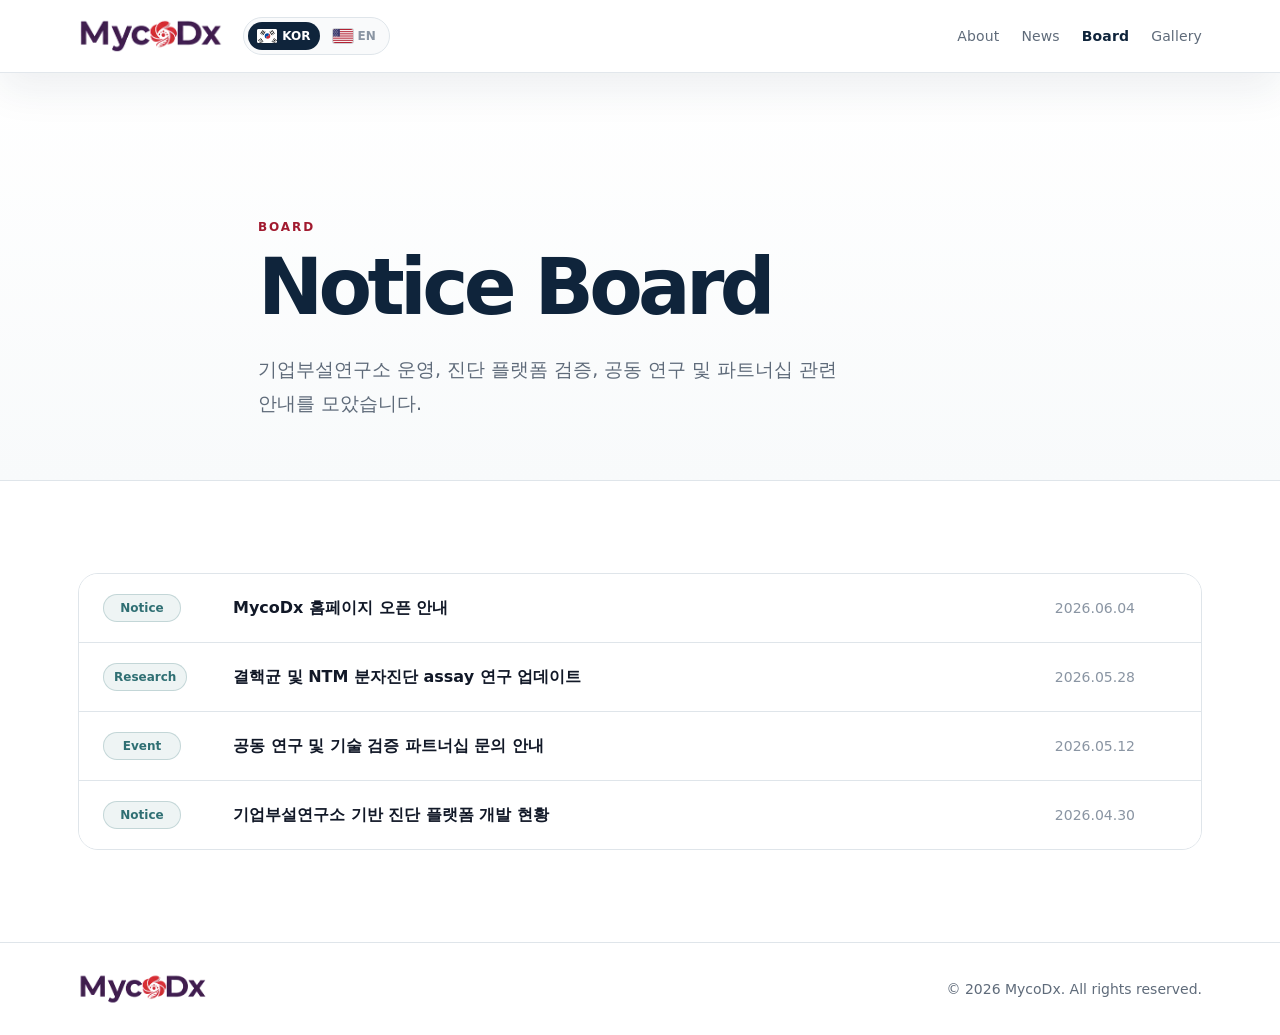
==== commit dc03d099: "Use SVG flag images in language switcher" ====
--- a/board.html
+++ b/board.html
@@ -16,8 +16,8 @@
             <img src="./assets/images/logo-horizontal.png" alt="MycoDx" />
           </a>
           <div class="languageSwitch" aria-label="Language selector">
-            <button type="button" data-lang-switch="ko" aria-pressed="true"><span class="flagIcon flagKr" aria-hidden="true"></span>KOR</button>
-            <button type="button" data-lang-switch="en" aria-pressed="false"><span class="flagIcon flagUs" aria-hidden="true"></span>EN</button>
+            <button type="button" data-lang-switch="ko" aria-pressed="true"><span class="flagIcon"><img src="./assets/images/flag-kr.svg" alt="" /></span>KOR</button>
+            <button type="button" data-lang-switch="en" aria-pressed="false"><span class="flagIcon"><img src="./assets/images/flag-us.svg" alt="" /></span>EN</button>
           </div>
         </div>
         <nav class="desktopNav" aria-label="Main navigation">
--- a/css/style.css
+++ b/css/style.css
@@ -63,44 +63,15 @@
 .languageSwitch button { display: inline-flex; align-items: center; gap: 5px; min-height: 28px; padding: 0 9px; border: 0; border-radius: 999px; background: transparent; color: var(--muted); font-size: 12px; font-weight: 850; cursor: pointer; }
 .languageSwitch button.active { background: var(--navy2); color: #fff; }
 .flagIcon {
-  position: relative;
   flex: 0 0 auto;
-  width: 18px;
-  height: 12px;
+  width: 20px;
+  height: 14px;
   overflow: hidden;
   border-radius: 2px;
   background: #fff;
   box-shadow: 0 0 0 1px rgba(17,24,39,.18);
 }
-.flagKr::before {
-  content: "";
-  position: absolute;
-  left: 50%;
-  top: 50%;
-  width: 8px;
-  height: 8px;
-  border-radius: 999px;
-  background: linear-gradient(180deg, #c91f37 0 50%, #1f4aa8 50% 100%);
-  transform: translate(-50%, -50%) rotate(28deg);
-}
-.flagKr::after {
-  content: "";
-  position: absolute;
-  inset: 2px 3px;
-  background:
-    linear-gradient(#111827 0 0) left top / 4px 1px no-repeat,
-    linear-gradient(#111827 0 0) left 3px top 3px / 4px 1px no-repeat,
-    linear-gradient(#111827 0 0) right top / 4px 1px no-repeat,
-    linear-gradient(#111827 0 0) right 3px top 3px / 4px 1px no-repeat,
-    linear-gradient(#111827 0 0) left bottom / 4px 1px no-repeat,
-    linear-gradient(#111827 0 0) right bottom / 4px 1px no-repeat;
-  opacity: .72;
-}
-.flagUs {
-  background:
-    linear-gradient(#21468b 0 0) left top / 8px 7px no-repeat,
-    repeating-linear-gradient(to bottom, #b22234 0 1px, #fff 1px 2px);
-}
+.flagIcon img { display: block; width: 100%; height: 100%; object-fit: cover; }
 main { padding-top: 72px; }
 .desktopNav { display: flex; align-items: center; gap: 22px; font-size: 14px; color: var(--sub); letter-spacing: .01em; }
 .desktopNav a { position: relative; padding: 26px 0; }
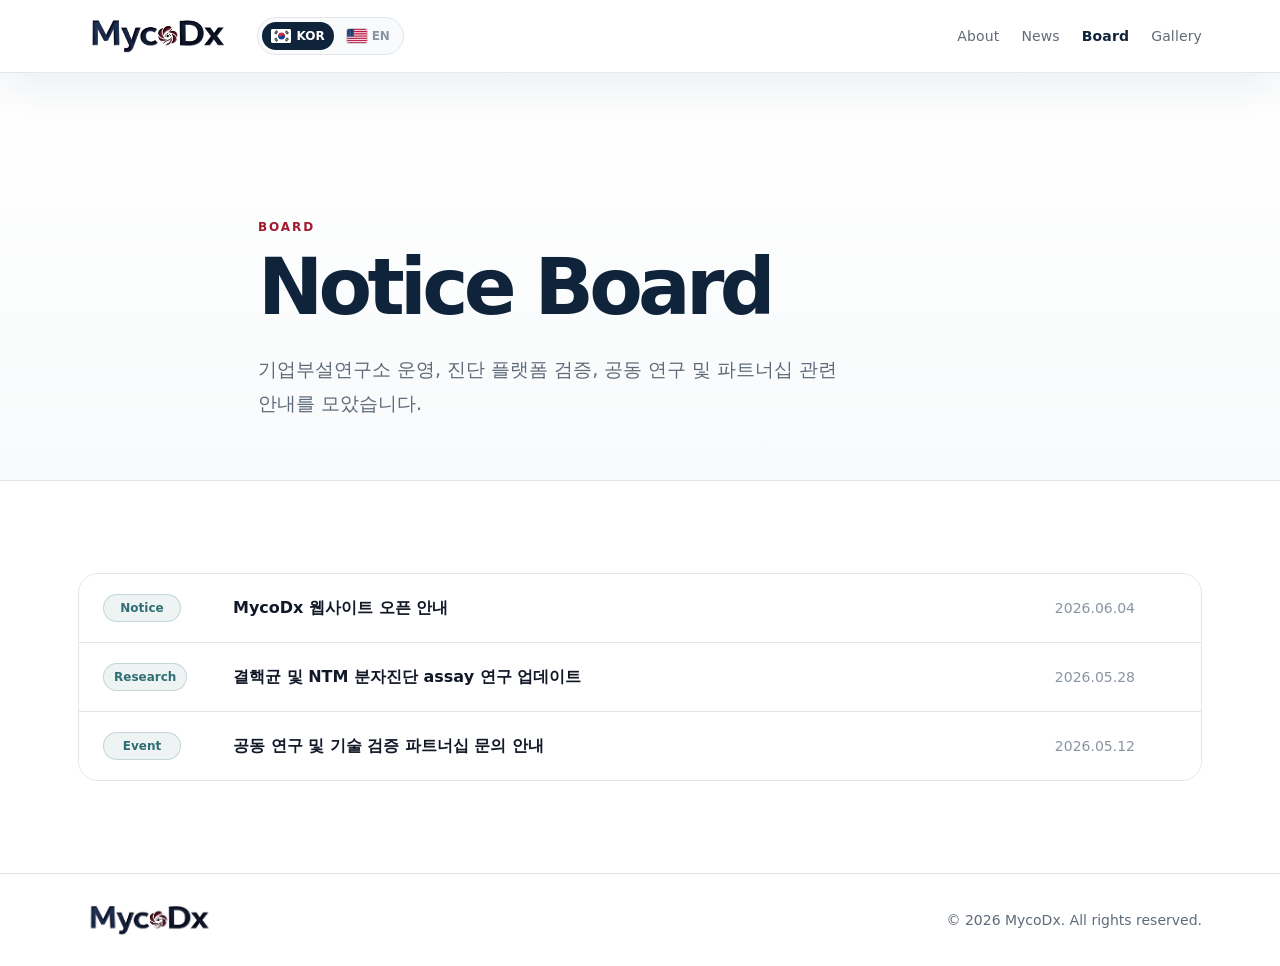
==== commit 366af3d4: "Update main site layout and CMS content" ====
--- a/board.html
+++ b/board.html
@@ -16,8 +16,8 @@
             <img src="./assets/images/logo-horizontal.png" alt="MycoDx" />
           </a>
           <div class="languageSwitch" aria-label="Language selector">
-            <button type="button" data-lang-switch="ko" aria-pressed="true"><span class="flagIcon"><img src="./assets/images/flag-kr.svg" alt="" /></span>KOR</button>
-            <button type="button" data-lang-switch="en" aria-pressed="false"><span class="flagIcon"><img src="./assets/images/flag-us.svg" alt="" /></span>EN</button>
+            <button type="button" data-lang-switch="ko" aria-pressed="true"><span class="flagIcon"><img src="./assets/images/flag-kr.png" alt="" /></span>KOR</button>
+            <button type="button" data-lang-switch="en" aria-pressed="false"><span class="flagIcon"><img src="./assets/images/flag-us.png" alt="" /></span>EN</button>
           </div>
         </div>
         <nav class="desktopNav" aria-label="Main navigation">
--- a/css/style.css
+++ b/css/style.css
@@ -226,57 +226,119 @@
 .num { color: var(--accent); font-weight: 850; font-size: 13px; }
 .researchCard p { margin: 18px 0 0; color: var(--sub); line-height: 1.75; }
 
-.platformGrid { display: grid; grid-template-columns: .78fr 1.22fr; gap: 78px; align-items: start; }
-.stickyHead { position: static; }
-.stickyHead .sectionDesc { margin-top: 20px; }
-.steps { position: relative; display: grid; gap: 18px; }
-.steps::before {
+.pipelineSection { padding-block: clamp(96px, 10vw, 150px); }
+.pipelineLayout {
+  display: grid;
+  gap: clamp(54px, 7vw, 96px);
+}
+.pipelineIntro {
+  display: grid;
+  grid-template-columns: minmax(0, .92fr) minmax(320px, .68fr);
+  gap: clamp(32px, 6vw, 82px);
+  align-items: end;
+}
+.pipelineIntro .eyebrow { margin-bottom: 18px; }
+.pipelineIntro h2 {
+  max-width: 860px;
+  font-size: clamp(58px, 9vw, 132px);
+  line-height: .9;
+  letter-spacing: 0;
+}
+.pipelineIntro .sectionDesc {
+  margin: 0;
+  max-width: 520px;
+  color: rgba(255,255,255,.76);
+  font-size: clamp(17px, 1.45vw, 21px);
+  line-height: 1.7;
+}
+.steps,
+.pipelineSteps {
+  display: grid;
+  gap: 0;
+}
+.steps::before { display: none; }
+.stepItem {
+  position: relative;
+  display: grid;
+  grid-template-columns: minmax(78px, .18fr) minmax(0, 1fr) minmax(92px, .18fr);
+  gap: clamp(20px, 3.2vw, 48px);
+  align-items: start;
+  min-height: 0;
+  padding: clamp(30px, 4vw, 54px) 0;
+  border-top: 1px solid rgba(255,255,255,.28);
+  background: transparent;
+  box-shadow: none;
+  transition: border-color .35s var(--ease-out), transform .35s var(--ease-out);
+}
+.stepItem:last-child {
+  border-bottom: 1px solid rgba(255,255,255,.28);
+}
+.stepItem::before {
   content: "";
   position: absolute;
-  left: 32px;
-  top: 28px;
-  bottom: 28px;
-  width: 1px;
-  background: linear-gradient(var(--red), rgba(47,111,115,.5), transparent);
-}
-.stepItem {
-  position: relative;
-  display: grid;
-  grid-template-columns: 64px 1fr;
-  gap: 22px;
-  min-height: 132px;
-  padding: 24px 26px;
-  border: 1px solid var(--line);
-  border-radius: 18px;
+  left: 0;
+  top: -1px;
+  width: 0;
+  height: 1px;
+  background: rgba(255,255,255,.92);
+  transition: width .55s var(--ease-out);
+}
+.stepItem::after {
+  content: "";
+  position: absolute;
+  inset: 0;
+  z-index: -1;
+  opacity: 0;
   background:
-    linear-gradient(135deg, rgba(255,255,255,.96), rgba(248,250,251,.9)),
-    radial-gradient(circle at 92% 20%, rgba(47,111,115,.08), transparent 30%);
-  box-shadow: 0 16px 34px rgba(24,50,79,.06);
-  transition: transform .35s var(--ease-out), border-color .35s var(--ease-out), box-shadow .35s var(--ease-out);
+    linear-gradient(90deg, rgba(255,255,255,.075), transparent 70%),
+    radial-gradient(circle at 100% 20%, rgba(143,211,208,.16), transparent 32%);
+  transition: opacity .35s var(--ease-out);
 }
 .stepItem:hover {
-  transform: translateY(-4px);
-  border-color: rgba(47,111,115,.28);
-  box-shadow: 0 22px 48px rgba(24,50,79,.10);
-}
-.stepItem > span {
-  position: relative;
-  z-index: 1;
-  display: grid;
-  place-items: center;
-  width: 48px;
-  height: 48px;
-  border-radius: 999px;
-  color: #fff;
-  background: var(--navy2);
-  box-shadow: 0 0 0 8px #fff, 0 12px 24px rgba(24,50,79,.16);
+  border-color: rgba(255,255,255,.56);
+  transform: translateX(8px);
+}
+.stepItem:hover::before { width: 100%; }
+.stepItem:hover::after { opacity: 1; }
+.stepNum {
+  color: rgba(255,255,255,.48);
+  font-size: clamp(38px, 5.4vw, 82px);
+  font-weight: 800;
+  line-height: .85;
+  letter-spacing: 0;
+}
+.stepBody {
+  min-width: 0;
+}
+.stepMeta,
+.stepStatus {
+  margin: 0;
+  color: #ff8a9b;
+  font-size: 12px;
   font-weight: 850;
-}
-.stepItem:nth-child(2) > span { background: var(--accent); }
-.stepItem:nth-child(3) > span { background: var(--red); }
-.stepItem:nth-child(4) > span { background: #6b7785; }
-.stepItem h3 { font-size: clamp(22px, 2.2vw, 32px); letter-spacing: -.035em; }
-.stepItem p { margin: 12px 0 0; color: var(--sub); font-size: 17px; line-height: 1.72; }
+  letter-spacing: .14em;
+  line-height: 1.4;
+  text-transform: uppercase;
+}
+.stepItem h3 {
+  margin-top: 8px;
+  color: #ffffff;
+  font-size: clamp(34px, 5vw, 72px);
+  line-height: .98;
+  letter-spacing: 0;
+}
+.stepItem .stepBody > p:not(.stepMeta) {
+  max-width: 760px;
+  margin: 20px 0 0;
+  color: rgba(255,255,255,.78);
+  font-size: clamp(17px, 1.9vw, 24px);
+  line-height: 1.6;
+}
+.stepStatus {
+  justify-self: end;
+  margin-top: 8px;
+  color: rgba(143,211,208,.88);
+}
 
 .partnershipSection {
   background: #e9edf1;
@@ -500,7 +562,7 @@
 .contactForm input:focus, .contactForm textarea:focus { border-color: rgba(255,255,255,.42); box-shadow: 0 0 0 4px rgba(255,255,255,.08); }
 .contactForm .btn { justify-self: start; }
 .contactForm .btn:disabled { opacity: .62; cursor: progress; transform: none; box-shadow: none; }
-.formStatus { min-height: 22px; margin: -4px 0 0; color: rgba(255,255,255,.72); font-size: 13px; line-height: 1.6; }
+.formStatus { min-height: 22px; margin: -4px 0 0; color: rgba(255,255,255,.82); font-size: 13px; font-weight: 750; line-height: 1.6; }
 
 .footer { padding: 30px 0; border-top: 1px solid var(--line); background: #fff; }
 .footerStack { display: grid; gap: 18px; }
@@ -655,6 +717,332 @@
 @keyframes fadeIn { from { opacity: 0; } to { opacity: 1; } }
 @keyframes modalIn { from { opacity: 0; transform: translateY(18px) scale(.98); } to { opacity: 1; transform: translateY(0) scale(1); } }
 
+/* =========================================================
+   Fixed full-page background like mirusystems.com
+   - 메인 index.html 전용
+   - 배경은 고정되고 콘텐츠만 스크롤됨
+========================================================= */
+
+body:not(.subPage) {
+  background: #071020;
+}
+
+/* 고정 배경 레이어 */
+body:not(.subPage)::before {
+  content: "";
+  position: fixed;
+  inset: 0;
+  z-index: 0;
+  pointer-events: none;
+
+  background:
+    linear-gradient(
+      rgba(5, 10, 22, 0.72),
+      rgba(5, 10, 22, 0.82)
+    ),
+    radial-gradient(circle at 18% 22%, rgba(161, 26, 47, 0.32), transparent 34%),
+    radial-gradient(circle at 82% 68%, rgba(47, 111, 115, 0.28), transparent 40%),
+    url("../assets/images/hero-diagnostic-plates.png");
+
+  background-size: cover, auto, auto, cover;
+  background-position: center, center, center, center;
+  background-repeat: no-repeat;
+}
+
+/* 은은한 그리드/광원 레이어 */
+body:not(.subPage)::after {
+  content: "";
+  position: fixed;
+  inset: 0;
+  z-index: 0;
+  pointer-events: none;
+
+  background-image:
+    linear-gradient(rgba(255, 255, 255, 0.045) 1px, transparent 1px),
+    linear-gradient(90deg, rgba(255, 255, 255, 0.045) 1px, transparent 1px);
+  background-size: 48px 48px;
+  mask-image: linear-gradient(to bottom, rgba(0, 0, 0, 0.65), transparent 78%);
+}
+
+/* 기존 섹션 배경이 고정 배경을 덮지 않게 처리 */
+body:not(.subPage) main,
+body:not(.subPage) .section,
+body:not(.subPage) .mutedSection,
+body:not(.subPage) .partnershipSection,
+body:not(.subPage) .gallerySection,
+body:not(.subPage) .contactSection {
+  background: transparent;
+}
+
+body:not(.subPage) .mutedSection,
+body:not(.subPage) .contactSection {
+  border-top: 0;
+  border-bottom: 0;
+}
+
+/* 섹션 간 공간감 */
+body:not(.subPage) .section,
+body:not(.subPage) .sectionTop {
+  position: relative;
+}
+
+body:not(.subPage) main > .section:not(.hero) {
+  isolation: isolate;
+  z-index: 2;
+  overflow: hidden;
+  border-top: 0;
+}
+
+body:not(.subPage) main > .section:not(.hero)::before {
+  content: "";
+  position: absolute;
+  inset: 0;
+  z-index: -1;
+  pointer-events: none;
+  background:
+    linear-gradient(rgba(5, 10, 22, 0.70), rgba(5, 10, 22, 0.82)),
+    radial-gradient(circle at 18% 22%, rgba(161, 26, 47, 0.30), transparent 34%),
+    radial-gradient(circle at 82% 68%, rgba(47, 111, 115, 0.26), transparent 40%),
+    url("../assets/images/hero-diagnostic-plates.png");
+  background-attachment: fixed, fixed, fixed, fixed;
+  background-size: cover, auto, auto, cover;
+  background-position: center, center, center, center;
+  background-repeat: no-repeat;
+}
+
+/* 메인 텍스트를 어두운 배경에 맞게 변경 */
+body:not(.subPage) h1,
+body:not(.subPage) h2,
+body:not(.subPage) h3 {
+  color: #ffffff;
+}
+
+body:not(.subPage) .lead,
+body:not(.subPage) .prose p,
+body:not(.subPage) .sectionDesc,
+body:not(.subPage) .researchCard p,
+body:not(.subPage) .stepItem p,
+body:not(.subPage) .partnershipHead p,
+body:not(.subPage) .partnerCard p,
+body:not(.subPage) .partnerInquiry p {
+  color: rgba(255, 255, 255, 0.86);
+}
+
+body:not(.subPage) .eyebrow {
+  color: #ff8a9b;
+}
+
+/* 카드들은 유리 느낌으로 */
+body:not(.subPage) .researchGrid,
+body:not(.subPage) .researchCard,
+body:not(.subPage) .stepItem,
+body:not(.subPage) .partnerCard,
+body:not(.subPage) .partnerInquiry,
+body:not(.subPage) .camelliaVisual,
+body:not(.subPage) .labVisual,
+body:not(.subPage) .contactForm,
+body:not(.subPage) .mapCard {
+  border-color: rgba(255, 255, 255, 0.16);
+  background: rgba(255, 255, 255, 0.08);
+  backdrop-filter: blur(18px);
+  box-shadow: 0 24px 70px rgba(0, 0, 0, 0.22);
+}
+
+/* 카드 내부 제목/텍스트 색 보정 */
+body:not(.subPage) .researchCard h3,
+body:not(.subPage) .stepItem h3,
+body:not(.subPage) .partnershipHead h2,
+body:not(.subPage) .partnerCard h3,
+body:not(.subPage) .partnerInquiry h3,
+body:not(.subPage) .visualInfo strong {
+  color: #ffffff;
+}
+
+body:not(.subPage) main > .section:not(.hero) .num,
+body:not(.subPage) main > .section:not(.hero) .partnerIcon,
+body:not(.subPage) main > .section:not(.hero) .badge {
+  color: #8fd3d0;
+}
+
+body:not(.subPage) main > .section:not(.hero) .researchCard:hover,
+body:not(.subPage) main > .section:not(.hero) .stepItem:hover,
+body:not(.subPage) main > .section:not(.hero) .partnerCard:hover {
+  background: rgba(255, 255, 255, 0.12);
+}
+
+body:not(.subPage) .pipelineSection .stepItem,
+body:not(.subPage) .pipelineSection .stepItem:hover {
+  border-top-color: rgba(255,255,255,.28);
+  border-right: 0;
+  border-left: 0;
+  border-radius: 0;
+  background: transparent;
+  backdrop-filter: none;
+  box-shadow: none;
+}
+
+body:not(.subPage) .pipelineSection .stepItem:last-child {
+  border-bottom-color: rgba(255,255,255,.28);
+}
+
+body:not(.subPage) .pipelineSection .stepMeta {
+  color: #ff8a9b;
+}
+
+body:not(.subPage) .pipelineSection .stepStatus {
+  color: rgba(143,211,208,.88);
+}
+
+body:not(.subPage) .pipelineSection .stepItem:hover::after {
+  opacity: 1;
+}
+
+/* 히어로 내부 장식 배경은 중복되므로 약하게 */
+/* =========================================================
+   Hero 영역은 기존 밝은 무늬 배경 유지
+   Hero 아래부터는 고정 배경 이미지 노출
+========================================================= */
+
+/* Hero는 고정 배경을 덮는 밝은 섹션으로 복구 */
+body:not(.subPage) .hero {
+  z-index: 1;
+  background: transparent;
+}
+
+body:not(.subPage) .hero::after {
+  content: none;
+}
+
+/* Hero 내부의 기존 은은한 무늬/광원 효과 유지 */
+body:not(.subPage) .heroBg {
+  position: fixed;
+  inset: 72px 0 0;
+  z-index: 0;
+  opacity: 1;
+  background:
+    radial-gradient(circle at 74% 28%, rgba(47,111,115,.14), transparent 30%),
+    radial-gradient(circle at 18% 20%, rgba(161,26,47,.08), transparent 24%),
+    linear-gradient(180deg, #ffffff 0%, #fafbfc 100%);
+  animation: none;
+}
+
+body:not(.subPage) .heroBg::before {
+  content: "";
+  position: fixed;
+  inset: 0;
+  background-image:
+    linear-gradient(rgba(24,50,79,.05) 1px, transparent 1px),
+    linear-gradient(90deg, rgba(24,50,79,.05) 1px, transparent 1px);
+  background-size: 44px 44px;
+  mask-image: linear-gradient(to bottom, rgba(0,0,0,.55), transparent 76%);
+}
+
+body:not(.subPage) .heroGrid {
+  z-index: 1;
+}
+
+/* Hero 안의 글자색은 기존 밝은 배경용으로 복구 */
+body:not(.subPage) .hero h1,
+body:not(.subPage) .hero h2,
+body:not(.subPage) .hero h3 {
+  color: var(--navy2);
+}
+
+body:not(.subPage) .hero .lead {
+  color: var(--sub);
+}
+
+body:not(.subPage) .hero .eyebrow {
+  color: var(--red);
+}
+
+/* Hero 안의 버튼도 기존 느낌으로 복구 */
+body:not(.subPage) .hero .btn.primary {
+  color: #fff;
+  background: var(--navy2);
+  border-color: var(--navy2);
+}
+
+body:not(.subPage) .hero .btn.primary:hover {
+  background: var(--navy);
+}
+
+body:not(.subPage) .hero .btn.ghost {
+  color: var(--navy2);
+  background: #fff;
+  border-color: var(--line);
+}
+
+/* Hero 안의 실험실 비주얼은 기존 밝은 카드 느낌 유지 */
+body:not(.subPage) .hero .labVisual {
+  border-color: var(--line);
+  background: linear-gradient(135deg, #f8fafc, #edf2f6);
+  backdrop-filter: none;
+  box-shadow: 0 24px 70px rgba(24, 50, 79, .10);
+}
+
+body:not(.subPage) .hero .visualInfoLayer {
+  background: linear-gradient(180deg, rgba(248,250,251,.98), #f8fafc);
+}
+
+body:not(.subPage) .hero .visualInfo {
+  background: rgba(255,255,255,.92);
+  border-color: rgba(223,229,234,.9);
+}
+
+body:not(.subPage) .hero .visualInfo strong {
+  color: var(--navy2);
+}
+
+body:not(.subPage) .hero .visualInfo p {
+  color: var(--sub);
+}
+
+/* 버튼 보정 */
+body:not(.subPage) .btn.primary {
+  background: #ffffff;
+  border-color: #ffffff;
+  color: #0f243b;
+}
+
+body:not(.subPage) .btn.primary:hover {
+  background: rgba(255, 255, 255, 0.88);
+}
+
+body:not(.subPage) .btn.ghost {
+  background: rgba(255, 255, 255, 0.08);
+  border-color: rgba(255, 255, 255, 0.24);
+  color: #ffffff;
+}
+
+/* 푸터도 배경 위에 얹히는 느낌 */
+body:not(.subPage) .footer {
+  background: rgba(255, 255, 255, 0.92);
+  border-top-color: rgba(223, 229, 234, 0.9);
+  backdrop-filter: blur(18px);
+}
+
+body:not(.subPage) .footerInner,
+body:not(.subPage) .footerContact {
+  color: var(--sub);
+}
+
+body:not(.subPage) .footerContact strong {
+  color: var(--ink);
+}
+
+body:not(.subPage) .siteHeader,
+body:not(.subPage) main,
+body:not(.subPage) .footer {
+  position: relative;
+  z-index: 1;
+}
+
+body:not(.subPage) .siteHeader {
+  position: fixed;
+  z-index: 100;
+}
+
 @media (prefers-reduced-motion: reduce) {
   html { scroll-behavior: auto; }
   *, *::before, *::after { animation: none !important; transition: none !important; }
@@ -670,7 +1058,10 @@
   .desktopNav { display: none; }
   .menuBtn { display: grid; }
   .hero { min-height: auto; }
-  .heroGrid, .split, .platformGrid, .newsGrid { grid-template-columns: 1fr; gap: 42px; }
+  .heroGrid, .split, .platformGrid, .pipelineIntro, .newsGrid { grid-template-columns: 1fr; gap: 42px; }
+  .pipelineLayout { gap: 52px; }
+  .pipelineIntro h2 { max-width: 760px; }
+  .pipelineIntro .sectionDesc { max-width: 680px; }
   .contactPanels { grid-template-columns: 1fr; }
   .camelliaVisual { width: min(260px, 72vw); }
   .labVisual { --scan-distance: 190px; height: clamp(400px, 58vw, 480px); }
@@ -717,11 +1108,12 @@
   .partnerInquiry .btn { min-height: 50px; font-size: 17px; }
   .researchCard { border-right: 0; border-bottom: 1px solid var(--line); min-height: 210px; }
   .researchCard:last-child { border-bottom: 0; }
-  .steps::before { left: 24px; }
-  .stepItem { grid-template-columns: 48px 1fr; gap: 16px; padding: 22px 18px; min-height: 0; }
-  .stepItem > span { width: 40px; height: 40px; box-shadow: 0 0 0 6px #fff, 0 10px 20px rgba(24,50,79,.14); }
-  .stepItem h3 { font-size: 21px; }
-  .stepItem p { font-size: 15px; }
+  .steps::before { display: none; }
+  .stepItem { grid-template-columns: 1fr; gap: 18px; padding: 30px 0 32px; min-height: 0; }
+  .stepNum { width: auto; height: auto; font-size: 42px; box-shadow: none; }
+  .stepItem h3 { font-size: clamp(34px, 10vw, 50px); }
+  .stepItem .stepBody > p:not(.stepMeta) { margin-top: 14px; font-size: 16px; }
+  .stepStatus { justify-self: start; margin-top: 0; }
   .newsDigestItem { grid-template-columns: 1fr; }
   .newsDigestItem .thumb { aspect-ratio: 16 / 9; }
   .newsItem { grid-template-columns: 1fr; gap: 6px; }
@@ -1053,3 +1445,726 @@
     opacity: .35;
   }
 }
+.customMap {
+  padding: 0;
+  overflow: hidden;
+  background: #f8fafc;
+}
+
+.customMap img {
+  display: block;
+  width: 100%;
+  height: 100%;
+  min-height: 360px;
+  object-fit: cover;
+}
+
+.customMap::before,
+.customMap::after {
+  display: none;
+}
+
+/* =========================================================
+   Google Maps embed
+========================================================= */
+
+.googleMapCard {
+  padding: 0;
+  overflow: hidden;
+  background: #ffffff;
+}
+
+.googleMapCard::before,
+.googleMapCard::after {
+  display: none;
+}
+
+.googleMapCard iframe {
+  display: block;
+  width: 100%;
+  height: 420px;
+  border: 0;
+}
+
+.mapEmbedInfo {
+  position: relative;
+  display: grid;
+  gap: 9px;
+  padding: 22px 24px 24px 28px;
+  overflow: hidden;
+  border-top: 1px solid rgba(255, 255, 255, 0.16);
+  background:
+    linear-gradient(135deg, rgba(15, 36, 59, 0.94), rgba(7, 16, 32, 0.88)),
+    radial-gradient(circle at 92% 12%, rgba(161, 26, 47, 0.34), transparent 28%);
+  color: rgba(255, 255, 255, 0.82);
+  backdrop-filter: blur(14px);
+}
+
+.mapEmbedInfo::before {
+  content: "";
+  position: absolute;
+  left: 0;
+  top: 0;
+  bottom: 0;
+  width: 5px;
+  background: linear-gradient(180deg, var(--red), var(--accent));
+}
+
+.mapEmbedInfo::after {
+  content: "";
+  position: absolute;
+  right: -54px;
+  top: -80px;
+  width: 170px;
+  height: 220px;
+  border: 1px solid rgba(255, 255, 255, 0.12);
+  transform: rotate(24deg);
+}
+
+.mapEmbedInfo strong {
+  position: relative;
+  width: fit-content;
+  padding: 3px 10px 4px;
+  border: 1px solid rgba(255, 255, 255, 0.18);
+  border-radius: 999px;
+  background: rgba(255, 255, 255, 0.08);
+  color: #ffffff;
+  font-size: 12px;
+  font-weight: 850;
+  letter-spacing: .12em;
+  text-transform: uppercase;
+}
+
+.mapEmbedInfo span {
+  position: relative;
+  max-width: 560px;
+  font-size: 14px;
+  font-weight: 650;
+  line-height: 1.58;
+}
+
+.mapEmbedInfo span:last-child {
+  color: rgba(255, 255, 255, 0.68);
+  font-size: 13px;
+  font-weight: 750;
+}
+
+@media (max-width: 620px) {
+  .googleMapCard iframe {
+    height: 340px;
+  }
+}
+
+/* =========================================================
+   Main page layer system refresh
+   Defines the final visual contract for index.html sections.
+========================================================= */
+
+body:not(.subPage) {
+  --stage-ink: #ffffff;
+  --stage-copy: rgba(255,255,255,.78);
+  --stage-soft: rgba(255,255,255,.58);
+  --stage-line: rgba(255,255,255,.18);
+  --stage-panel: rgba(255,255,255,.075);
+  --stage-panel-strong: rgba(255,255,255,.12);
+  --stage-red: #ff8a9b;
+  --stage-accent: #8fd3d0;
+}
+
+body:not(.subPage) main {
+  position: relative;
+  z-index: 1;
+  background: transparent;
+}
+
+body:not(.subPage) main > .section:not(.hero) {
+  position: relative;
+  z-index: 2;
+  padding-block: clamp(96px, 10vw, 148px);
+  overflow: hidden;
+  color: var(--stage-ink);
+  isolation: isolate;
+}
+
+body:not(.subPage) main > .section:not(.hero)::before {
+  content: "";
+  position: absolute;
+  inset: 0;
+  z-index: -2;
+  pointer-events: none;
+  background:
+    linear-gradient(90deg, rgba(7,16,32,.84), rgba(7,16,32,.70)),
+    radial-gradient(circle at 18% 24%, rgba(161,26,47,.20), transparent 32%),
+    radial-gradient(circle at 84% 58%, rgba(47,111,115,.20), transparent 36%),
+    url("../assets/images/hero-diagnostic-plates.png");
+  background-attachment: fixed, fixed, fixed, fixed;
+  background-size: cover, auto, auto, cover;
+  background-position: center;
+  background-repeat: no-repeat;
+}
+
+body:not(.subPage) main > .section:not(.hero)::after {
+  content: "";
+  position: absolute;
+  inset: 0;
+  z-index: -1;
+  pointer-events: none;
+  background-image:
+    linear-gradient(rgba(255,255,255,.035) 1px, transparent 1px),
+    linear-gradient(90deg, rgba(255,255,255,.035) 1px, transparent 1px);
+  background-size: 48px 48px;
+  opacity: .52;
+  mask-image: linear-gradient(to bottom, transparent, #000 12%, #000 88%, transparent);
+}
+
+body:not(.subPage) .hero {
+  min-height: calc(100vh - 72px);
+  background: transparent;
+}
+
+body:not(.subPage) .heroBg {
+  position: fixed;
+  inset: 72px 0 0;
+  z-index: 0;
+  opacity: 1;
+  background:
+    radial-gradient(circle at 74% 28%, rgba(47,111,115,.14), transparent 30%),
+    radial-gradient(circle at 18% 20%, rgba(161,26,47,.08), transparent 24%),
+    linear-gradient(180deg, #ffffff 0%, #fafbfc 100%);
+  animation: none;
+}
+
+body:not(.subPage) .heroBg::before {
+  position: fixed;
+  inset: 0;
+  background-image:
+    linear-gradient(rgba(24,50,79,.05) 1px, transparent 1px),
+    linear-gradient(90deg, rgba(24,50,79,.05) 1px, transparent 1px);
+  background-size: 44px 44px;
+  mask-image: linear-gradient(to bottom, rgba(0,0,0,.55), transparent 76%);
+}
+
+body:not(.subPage) .heroGrid {
+  z-index: 1;
+}
+
+body:not(.subPage) main > .section:not(.hero) .eyebrow {
+  margin-bottom: 18px;
+  color: var(--stage-red);
+}
+
+body:not(.subPage) main > .section:not(.hero) h2,
+body:not(.subPage) main > .section:not(.hero) h3 {
+  color: var(--stage-ink);
+  letter-spacing: 0;
+  word-break: normal;
+  overflow-wrap: normal;
+  hyphens: none;
+}
+
+body:not(.subPage) main > .section:not(.hero) .sectionDesc,
+body:not(.subPage) main > .section:not(.hero) .prose p,
+body:not(.subPage) main > .section:not(.hero) article p,
+body:not(.subPage) main > .section:not(.hero) .partnerInquiry p {
+  color: var(--stage-copy);
+}
+
+body:not(.subPage) .sectionHead,
+body:not(.subPage) .pipelineIntro,
+body:not(.subPage) .contactGrid > .contactInfo {
+  display: grid;
+  grid-template-columns: 1fr;
+  gap: clamp(20px, 3vw, 34px);
+  align-items: start;
+  max-width: none;
+  margin-bottom: clamp(42px, 6vw, 76px);
+}
+
+body:not(.subPage) .sectionHead h2,
+body:not(.subPage) .contactInfo h2 {
+  font-size: clamp(52px, 7.4vw, 112px);
+  line-height: .92;
+}
+
+body:not(.subPage) .sectionHead .sectionDesc,
+body:not(.subPage) .pipelineIntro .sectionDesc,
+body:not(.subPage) .contactInfo .sectionDesc {
+  align-self: start;
+  max-width: 720px;
+  margin: 0;
+  font-size: clamp(17px, 1.45vw, 21px);
+  line-height: 1.72;
+}
+
+body:not(.subPage) .split {
+  grid-template-columns: minmax(340px, .72fr) minmax(0, .9fr);
+  gap: clamp(32px, 4vw, 58px);
+  align-items: center;
+}
+
+body:not(.subPage) .split > .reveal:first-child {
+  display: grid;
+  align-content: start;
+}
+
+body:not(.subPage) .aboutSection .split {
+  max-width: 1040px;
+}
+
+body:not(.subPage) .aboutSection .centeredProse {
+  align-self: center;
+}
+
+body:not(.subPage) .split h2 {
+  max-width: 520px;
+  font-size: clamp(50px, 6.2vw, 88px);
+  line-height: .94;
+}
+
+body:not(.subPage) .centeredProse {
+  max-width: none;
+  padding: clamp(30px, 3.6vw, 46px);
+  border: 1px solid var(--stage-line);
+  border-radius: 8px;
+  background:
+    linear-gradient(120deg, rgba(255,255,255,.12), rgba(255,255,255,.055)),
+    radial-gradient(circle at 100% 0%, rgba(143,211,208,.12), transparent 34%);
+  backdrop-filter: blur(16px);
+}
+
+body:not(.subPage) .camelliaVisual {
+  width: min(300px, 78%);
+  margin-top: clamp(22px, 3vw, 34px);
+  border-color: var(--stage-line);
+  border-radius: 8px;
+  background:
+    linear-gradient(135deg, rgba(255,255,255,.12), rgba(255,255,255,.045)),
+    radial-gradient(circle at 50% 46%, rgba(255,255,255,.16), transparent 34%);
+  box-shadow: none;
+}
+
+body:not(.subPage) .researchGrid {
+  display: grid;
+  grid-template-columns: repeat(3, minmax(0, 1fr));
+  border: 0;
+  background: transparent;
+  gap: 1px;
+}
+
+body:not(.subPage) .researchCard {
+  min-height: 320px;
+  padding: clamp(26px, 3.4vw, 42px);
+  border: 1px solid var(--stage-line);
+  border-radius: 0;
+  background:
+    linear-gradient(135deg, var(--stage-panel-strong), rgba(255,255,255,.045)),
+    radial-gradient(circle at 92% 16%, rgba(143,211,208,.16), transparent 30%);
+  backdrop-filter: blur(16px);
+  box-shadow: none;
+}
+
+body:not(.subPage) .researchCard:hover {
+  transform: translateY(-6px);
+  border-color: rgba(255,255,255,.36);
+  background:
+    linear-gradient(135deg, rgba(255,255,255,.16), rgba(255,255,255,.065)),
+    radial-gradient(circle at 92% 16%, rgba(143,211,208,.22), transparent 30%);
+  box-shadow: none;
+}
+
+body:not(.subPage) .num,
+body:not(.subPage) .stepNum {
+  color: var(--stage-accent);
+}
+
+body:not(.subPage) .researchCard h3 {
+  margin-top: auto;
+  font-size: clamp(26px, 3vw, 42px);
+  line-height: 1.02;
+}
+
+body:not(.subPage) .researchCard p {
+  margin-top: 22px;
+  font-size: 16px;
+  line-height: 1.72;
+}
+
+body:not(.subPage) .teamGrid {
+  position: relative;
+  width: 100%;
+  overflow-x: auto;
+  overflow-y: hidden;
+  cursor: grab;
+  scrollbar-width: none;
+  -ms-overflow-style: none;
+  user-select: none;
+}
+
+body:not(.subPage) .teamGrid::-webkit-scrollbar {
+  display: none;
+}
+
+body:not(.subPage) .teamGrid.isDragging {
+  cursor: grabbing;
+}
+
+body:not(.subPage) .teamTrack {
+  display: flex;
+  gap: 1px;
+  width: max-content;
+  will-change: transform;
+}
+
+body:not(.subPage) .teamCard {
+  flex: 0 0 clamp(280px, 28vw, 390px);
+  display: grid;
+  grid-template-rows: auto 1fr;
+  gap: 24px;
+  min-height: 420px;
+  padding: clamp(24px, 3vw, 38px);
+  border: 1px solid var(--stage-line);
+  border-radius: 8px;
+  background:
+    linear-gradient(135deg, var(--stage-panel-strong), rgba(255,255,255,.045)),
+    radial-gradient(circle at 92% 10%, rgba(143,211,208,.16), transparent 32%);
+  backdrop-filter: blur(16px);
+}
+
+body:not(.subPage) .teamPortrait {
+  width: 100%;
+  aspect-ratio: 4 / 3;
+  display: grid;
+  place-items: center;
+  border: 1px solid rgba(255,255,255,.16);
+  border-radius: 6px;
+  object-fit: cover;
+  background:
+    linear-gradient(135deg, rgba(255,255,255,.12), rgba(255,255,255,.04)),
+    radial-gradient(circle at 50% 42%, rgba(161,26,47,.18), transparent 34%);
+  color: var(--stage-accent);
+  font-size: clamp(36px, 5vw, 64px);
+  font-weight: 850;
+  letter-spacing: .08em;
+}
+
+body:not(.subPage) .teamPortraitFallback {
+  color: rgba(255,255,255,.34);
+  font-size: clamp(28px, 3.8vw, 46px);
+}
+
+body:not(.subPage) .teamRole {
+  margin: 0 0 12px;
+  color: var(--stage-red);
+  font-size: 12px;
+  font-weight: 850;
+  letter-spacing: .14em;
+  text-transform: uppercase;
+}
+
+body:not(.subPage) .teamCard h3 {
+  font-size: clamp(24px, 2.4vw, 36px);
+  line-height: 1.08;
+}
+
+body:not(.subPage) .teamCard p:not(.teamRole) {
+  margin: 18px 0 0;
+  color: var(--stage-copy);
+  font-size: 16px;
+  line-height: 1.72;
+}
+
+body:not(.subPage) .pipelineLayout {
+  display: grid;
+  gap: clamp(54px, 7vw, 96px);
+}
+
+body:not(.subPage) .pipelineIntro {
+  grid-template-columns: 1fr;
+  margin-bottom: 0;
+}
+
+body:not(.subPage) .pipelineIntro h2 {
+  max-width: 980px;
+  font-size: clamp(50px, 6.4vw, 98px);
+  line-height: .92;
+  overflow-wrap: normal;
+}
+
+body:not(.subPage) .pipelineSteps {
+  display: grid;
+  gap: 0;
+}
+
+body:not(.subPage) .pipelineSection .stepItem {
+  position: relative;
+  display: grid;
+  grid-template-columns: minmax(76px, .18fr) minmax(0, 1fr) minmax(92px, .18fr);
+  gap: clamp(20px, 3.2vw, 48px);
+  align-items: start;
+  padding: clamp(30px, 4vw, 54px) 0;
+  border-top: 1px solid rgba(255,255,255,.28);
+  border-right: 0;
+  border-left: 0;
+  border-radius: 0;
+  background: transparent;
+  backdrop-filter: none;
+  box-shadow: none;
+}
+
+body:not(.subPage) .pipelineSection .stepItem:last-child {
+  border-bottom: 1px solid rgba(255,255,255,.28);
+}
+
+body:not(.subPage) .pipelineSection .stepItem::before {
+  content: "";
+  position: absolute;
+  left: 0;
+  top: -1px;
+  width: 0;
+  height: 1px;
+  background: rgba(255,255,255,.92);
+  transition: width .55s var(--ease-out);
+}
+
+body:not(.subPage) .pipelineSection .stepItem::after {
+  content: "";
+  position: absolute;
+  inset: 0;
+  z-index: -1;
+  opacity: 0;
+  background:
+    linear-gradient(90deg, rgba(255,255,255,.075), transparent 70%),
+    radial-gradient(circle at 100% 20%, rgba(143,211,208,.16), transparent 32%);
+  transition: opacity .35s var(--ease-out);
+}
+
+body:not(.subPage) .pipelineSection .stepItem:hover {
+  transform: translateX(8px);
+}
+
+body:not(.subPage) .pipelineSection .stepItem:hover::before {
+  width: 100%;
+}
+
+body:not(.subPage) .pipelineSection .stepItem:hover::after {
+  opacity: 1;
+}
+
+body:not(.subPage) .stepMeta,
+body:not(.subPage) .stepStatus {
+  margin: 0;
+  color: var(--stage-red);
+  font-size: 12px;
+  font-weight: 850;
+  letter-spacing: .14em;
+  line-height: 1.4;
+  text-transform: uppercase;
+}
+
+body:not(.subPage) .stepStatus {
+  justify-self: end;
+  color: var(--stage-accent);
+}
+
+body:not(.subPage) .stepItem h3 {
+  margin-top: 8px;
+  font-size: clamp(34px, 5vw, 72px);
+  line-height: .98;
+}
+
+body:not(.subPage) .stepBody > p:not(.stepMeta) {
+  max-width: 760px;
+  margin: 20px 0 0;
+  font-size: clamp(17px, 1.9vw, 24px);
+  line-height: 1.6;
+}
+
+body:not(.subPage) .partnershipHead {
+  display: grid;
+  grid-template-columns: 1fr;
+  gap: clamp(20px, 3vw, 34px);
+  align-items: start;
+  margin: 0 0 clamp(42px, 6vw, 76px);
+  text-align: left;
+}
+
+body:not(.subPage) .partnershipHead h2 {
+  max-width: 960px;
+  font-size: clamp(52px, 7.4vw, 112px);
+  line-height: .92;
+}
+
+body:not(.subPage) .partnershipHead p {
+  margin: 0;
+  max-width: 760px;
+  color: var(--stage-copy);
+  font-size: clamp(18px, 2vw, 26px);
+  line-height: 1.55;
+}
+
+body:not(.subPage) .partnerCards {
+  display: grid;
+  grid-template-columns: repeat(3, minmax(0, 1fr));
+  gap: 1px;
+}
+
+body:not(.subPage) .partnerCard,
+body:not(.subPage) .partnerInquiry {
+  border: 1px solid var(--stage-line);
+  border-radius: 8px;
+  background:
+    linear-gradient(135deg, var(--stage-panel-strong), rgba(255,255,255,.045)),
+    radial-gradient(circle at 100% 0%, rgba(161,26,47,.14), transparent 32%);
+  backdrop-filter: blur(16px);
+  box-shadow: none;
+}
+
+body:not(.subPage) .partnerCard {
+  min-height: 360px;
+  padding: clamp(30px, 4vw, 52px);
+  text-align: left;
+}
+
+body:not(.subPage) .partnerIcon {
+  margin: 0 0 34px;
+  border-radius: 8px;
+  background: rgba(255,255,255,.10);
+  color: var(--stage-accent);
+}
+
+body:not(.subPage) .partnerCard h3,
+body:not(.subPage) .partnerInquiry h3 {
+  color: var(--stage-ink);
+}
+
+body:not(.subPage) .partnerCard p {
+  color: var(--stage-copy);
+}
+
+body:not(.subPage) .partnerInquiry {
+  display: grid;
+  grid-template-columns: minmax(0, 1fr) auto;
+  gap: clamp(22px, 4vw, 56px);
+  align-items: end;
+  margin-top: 1px;
+  padding: clamp(30px, 4vw, 52px);
+  text-align: left;
+}
+
+body:not(.subPage) .partnerInquiry h3 {
+  grid-column: 1 / -1;
+  font-size: clamp(32px, 3.2vw, 54px);
+  line-height: 1.04;
+  word-break: keep-all;
+}
+
+body:not(.subPage) .partnerInquiry p {
+  max-width: 760px;
+  margin: 0;
+  font-size: clamp(17px, 1.65vw, 24px);
+  line-height: 1.62;
+}
+
+body:not(.subPage) .contactGrid {
+  display: grid;
+  gap: clamp(26px, 4vw, 52px);
+}
+
+body:not(.subPage) .contactPanels {
+  display: grid;
+  grid-template-columns: minmax(0, .96fr) minmax(360px, .74fr);
+  gap: 1px;
+  align-items: stretch;
+}
+
+body:not(.subPage) .contactGrid > .contactInfo {
+  margin-bottom: 0;
+}
+
+body:not(.subPage) .mapCard,
+body:not(.subPage) .contactForm {
+  border: 1px solid var(--stage-line);
+  border-radius: 8px;
+  background: rgba(255,255,255,.07);
+  backdrop-filter: blur(16px);
+  box-shadow: none;
+}
+
+body:not(.subPage) .googleMapCard {
+  background: #ffffff;
+}
+
+body:not(.subPage) .contactForm {
+  padding: clamp(28px, 3.6vw, 44px);
+}
+
+body:not(.subPage) .footer {
+  position: relative;
+  z-index: 1;
+  background: rgba(255,255,255,.94);
+  color: var(--sub);
+}
+
+@media (max-width: 980px) {
+  body:not(.subPage) .sectionHead,
+  body:not(.subPage) .pipelineIntro,
+  body:not(.subPage) .contactGrid > .contactInfo,
+  body:not(.subPage) .partnershipHead {
+    grid-template-columns: 1fr;
+    gap: 24px;
+  }
+
+  body:not(.subPage) .split,
+  body:not(.subPage) .contactPanels {
+    grid-template-columns: 1fr;
+  }
+
+  body:not(.subPage) .researchGrid,
+  body:not(.subPage) .teamGrid,
+  body:not(.subPage) .partnerCards {
+    grid-template-columns: 1fr;
+  }
+
+  body:not(.subPage) .researchCard,
+  body:not(.subPage) .teamCard,
+  body:not(.subPage) .partnerCard {
+    min-height: 0;
+  }
+}
+
+@media (max-width: 1180px) {
+  body:not(.subPage) .pipelineIntro {
+    grid-template-columns: 1fr;
+    gap: 26px;
+  }
+
+  body:not(.subPage) .pipelineIntro h2 {
+    max-width: 820px;
+    font-size: clamp(48px, 10vw, 92px);
+  }
+}
+
+@media (max-width: 620px) {
+  body:not(.subPage) main > .section:not(.hero) {
+    padding-block: 76px;
+  }
+
+  body:not(.subPage) .pipelineSection .stepItem {
+    grid-template-columns: 1fr;
+    gap: 18px;
+    padding: 30px 0 32px;
+  }
+
+  body:not(.subPage) .stepNum {
+    font-size: 42px;
+  }
+
+  body:not(.subPage) .stepStatus {
+    justify-self: start;
+  }
+
+  body:not(.subPage) .partnerInquiry {
+    grid-template-columns: 1fr;
+    align-items: start;
+  }
+}
